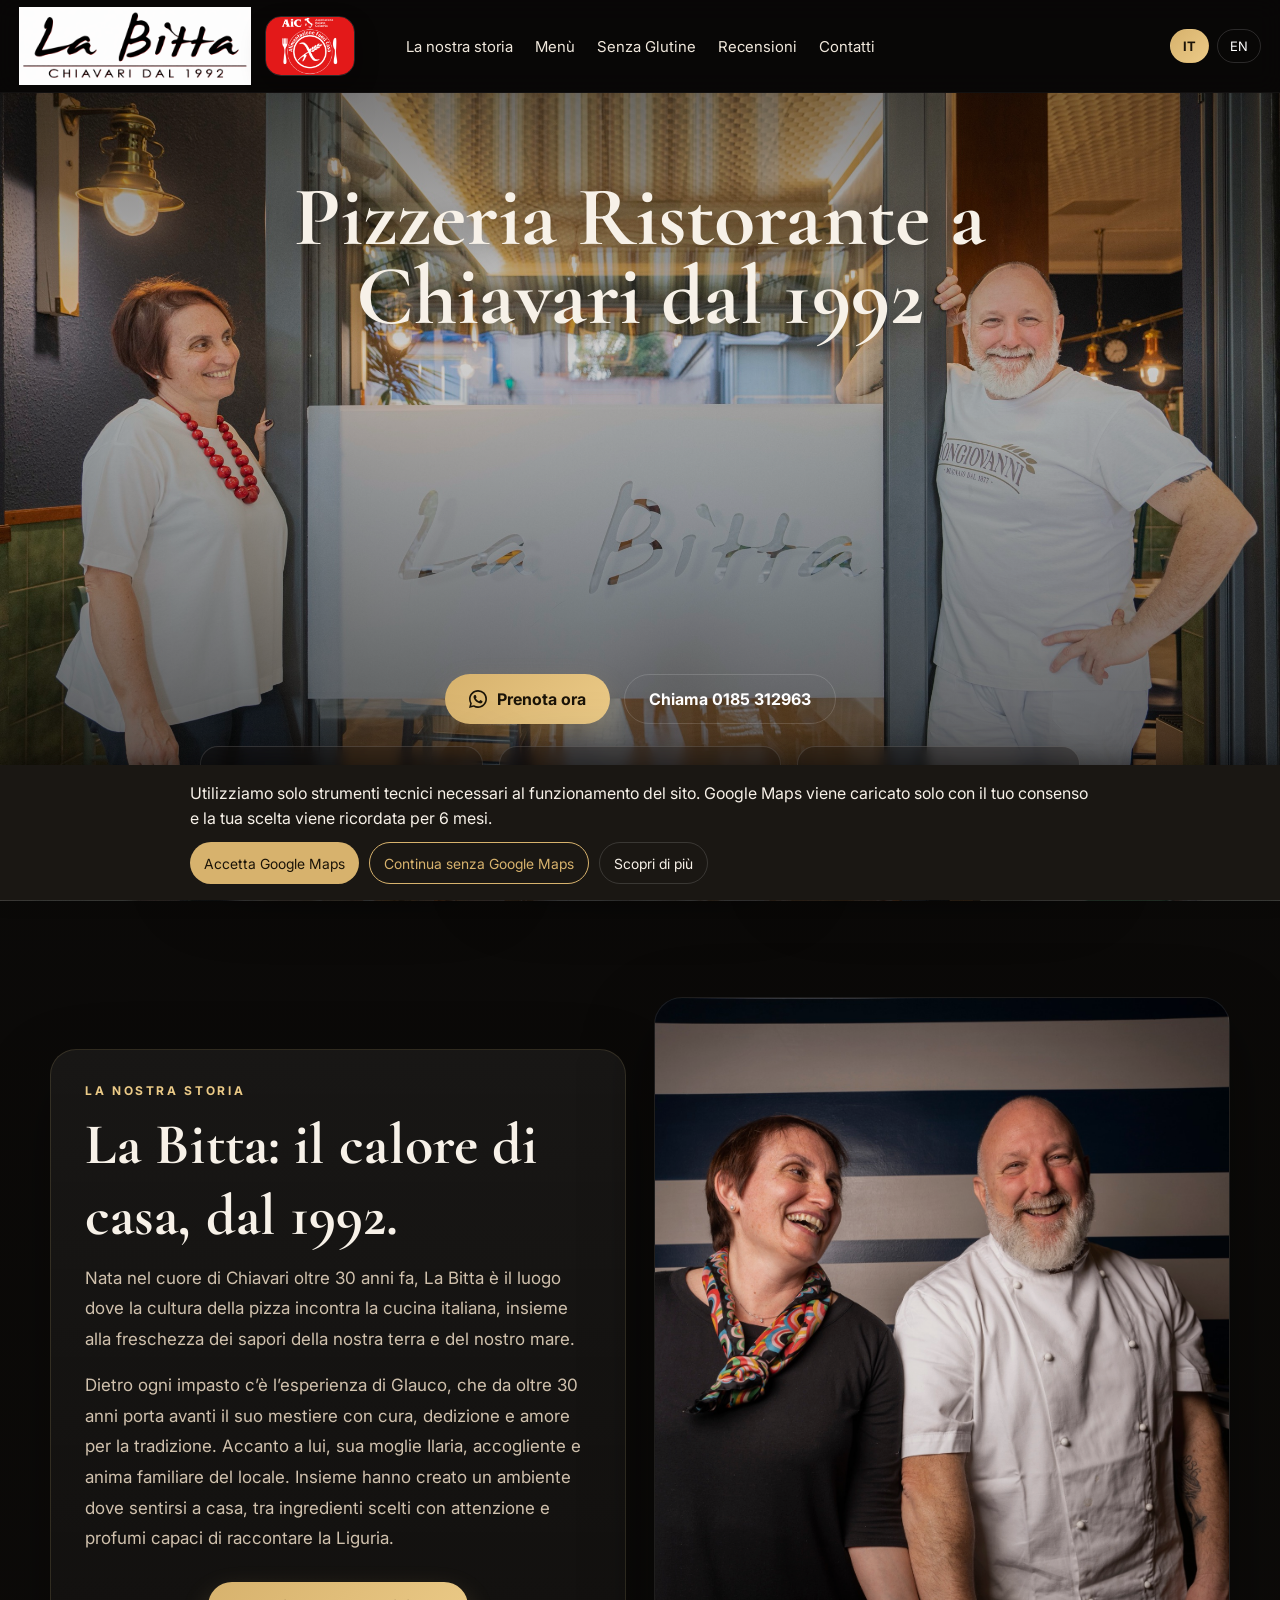
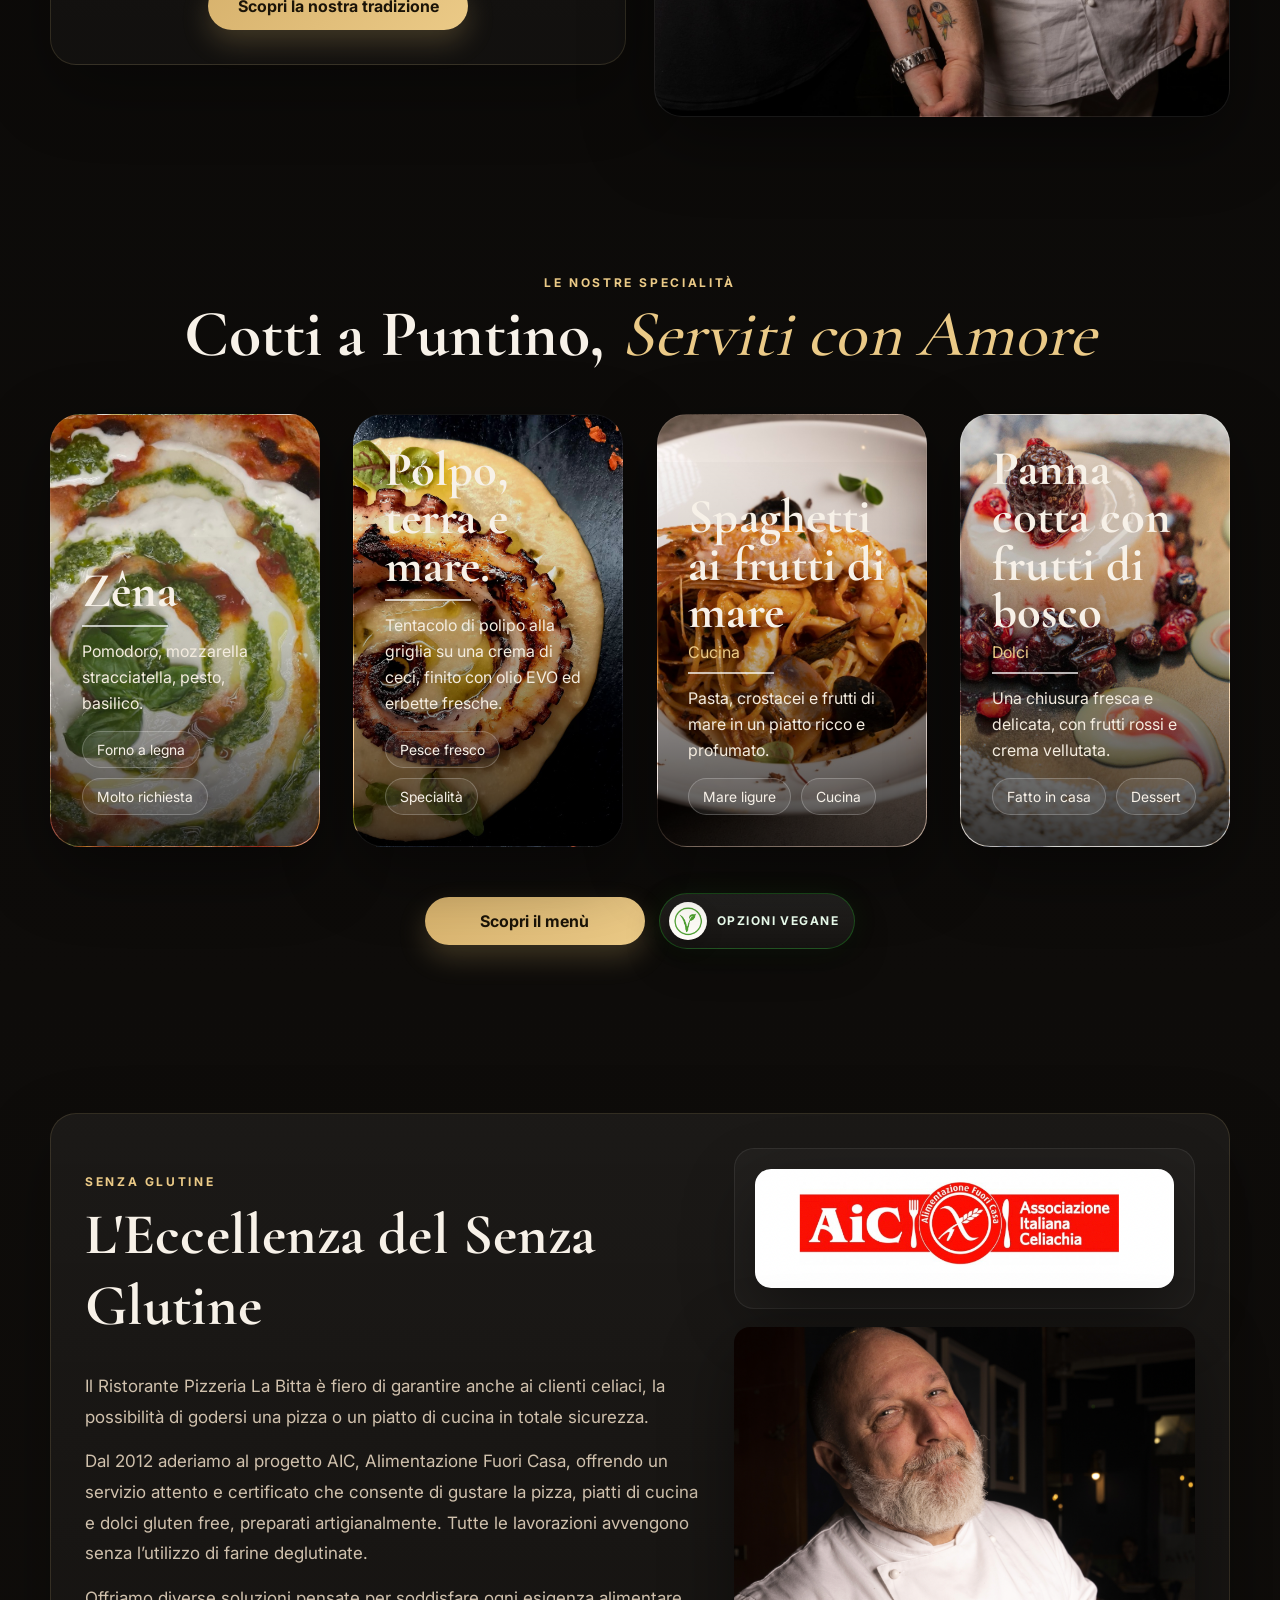
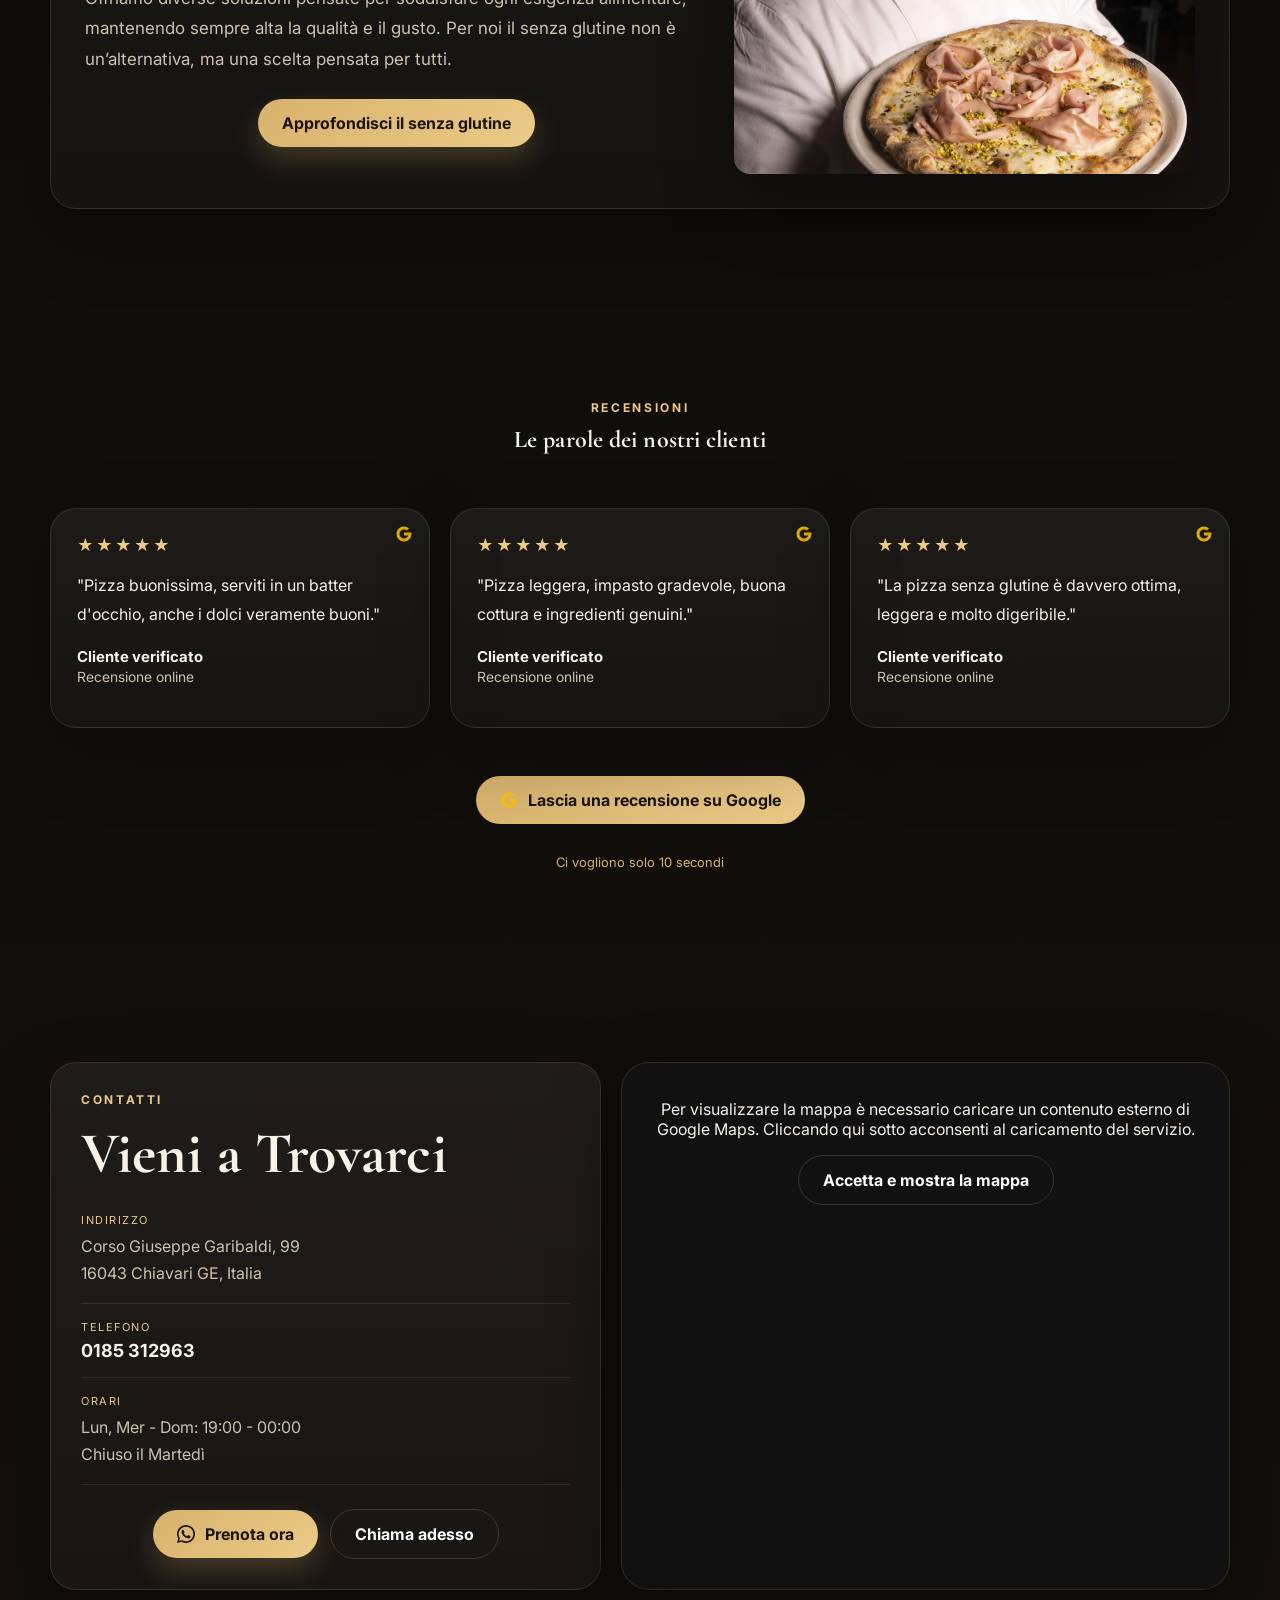
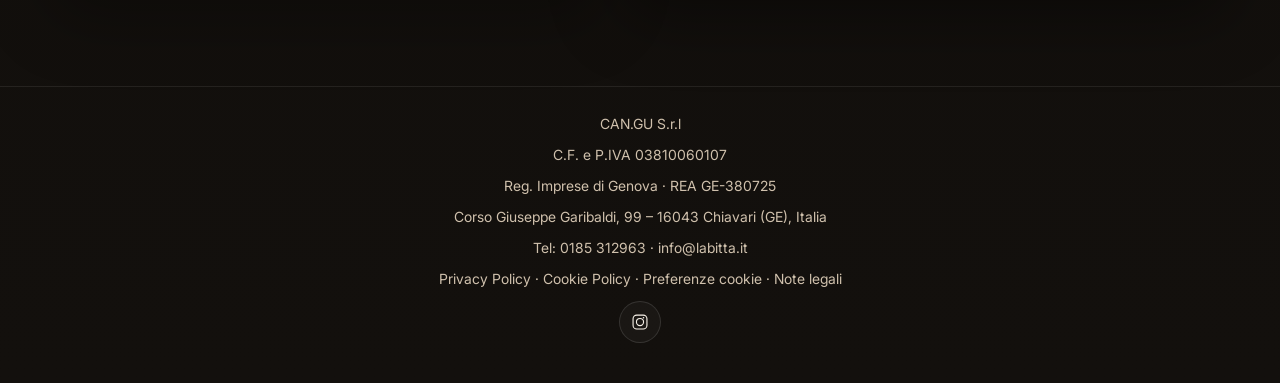
==== index.html @ 64ba907c "Add files via upload" ====
<!DOCTYPE html>
<html lang="it" class="notranslate" translate="no">
<head>
  <meta charset="UTF-8" />
  <meta name="viewport" content="width=device-width, initial-scale=1.0" />
  <meta name="google" content="notranslate" />
  <title>Pizzeria Ristorante a Chiavari dal 1992 | La Bitta</title>
  <meta name="description" content="Pizzeria e ristorante a Chiavari dal 1992: pizza in forno a legna, cucina di mare, opzioni senza glutine certificate AIC e prenotazioni via WhatsApp." />
  <meta name="robots" content="index,follow,max-image-preview:large" />
  <meta name="theme-color" content="#0f0d0b" />
  <link rel="canonical" href="https://labitta.it/" />
  <link rel="preconnect" href="https://images.unsplash.com" crossorigin />
  <meta property="og:locale" content="it_IT" />
  <meta property="og:type" content="website" />
  <meta property="og:site_name" content="La Bitta Chiavari" />
  <meta property="og:title" content="Pizzeria Ristorante a Chiavari dal 1992 | La Bitta" />
  <meta property="og:description" content="Pizza in forno a legna, cucina di mare e opzioni senza glutine certificate AIC nel cuore di Chiavari." />
  <meta property="og:url" content="https://labitta.it/" />
  <meta property="og:image" content="https://labitta.it/menu-zena-focus.jpg" />
  <meta property="og:image:alt" content="La Bitta Chiavari" />
  <meta name="twitter:card" content="summary_large_image" />
  <meta name="twitter:title" content="Pizzeria Ristorante a Chiavari dal 1992 | La Bitta" />
  <meta name="twitter:description" content="Pizza in forno a legna, cucina di mare e opzioni senza glutine certificate AIC nel cuore di Chiavari." />
  <meta name="twitter:image" content="https://labitta.it/menu-zena-focus.jpg" />
  <script type="application/ld+json">
{
  "@context": "https://schema.org",
  "@type": "Restaurant",
  "@id": "https://labitta.it/#restaurant",
  "name": "La Bitta",
  "url": "https://labitta.it/",
  "image": [
    "https://labitta.it/menu-zena-focus.jpg",
    "https://labitta.it/menu-polpo.jpg",
    "https://labitta.it/logo-cover.png"
  ],
  "logo": "https://labitta.it/logo-cover.png",
  "description": "Pizzeria e ristorante a Chiavari dal 1992 con pizza in forno a legna, cucina di mare e opzioni senza glutine certificate AIC.",
  "telephone": "+39 0185 312963",
  "email": "info@labitta.it",
  "priceRange": "EUR 10-18",
  "servesCuisine": ["Pizza", "Italian", "Ligurian", "Seafood", "Gluten Free"],
  "acceptsReservations": "True",
  "hasMenu": "https://labitta.it/menu.html",
  "address": {
    "@type": "PostalAddress",
    "streetAddress": "Corso Giuseppe Garibaldi, 99",
    "addressLocality": "Chiavari",
    "addressRegion": "GE",
    "postalCode": "16043",
    "addressCountry": "IT"
  },
  "geo": {
    "@type": "GeoCoordinates",
    "latitude": 44.3135825,
    "longitude": 9.3253052
  },
  "openingHoursSpecification": [
    {"@type": "OpeningHoursSpecification", "dayOfWeek": "Monday", "opens": "19:00", "closes": "00:00"},
    {"@type": "OpeningHoursSpecification", "dayOfWeek": "Wednesday", "opens": "19:00", "closes": "00:00"},
    {"@type": "OpeningHoursSpecification", "dayOfWeek": "Thursday", "opens": "19:00", "closes": "00:00"},
    {"@type": "OpeningHoursSpecification", "dayOfWeek": "Friday", "opens": "19:00", "closes": "00:00"},
    {"@type": "OpeningHoursSpecification", "dayOfWeek": "Saturday", "opens": "19:00", "closes": "00:00"},
    {"@type": "OpeningHoursSpecification", "dayOfWeek": "Sunday", "opens": "19:00", "closes": "00:00"}
  ],
  "sameAs": [
    "https://www.instagram.com/labittachiavari/"
  ]
}
</script>

  <link rel="stylesheet" href="site.css?v=20260508-menu4b" />
</head>
<body>
<div class="topbar">
  <div class="container nav">
    <a href="index.html" class="brand" aria-label="La Bitta">
      <img class="brand-main" src="logo-cover.png" alt="Logo La Bitta Chiavari dal 1992" width="1200" height="401">
      <img class="brand-badge" src="aic-badge.jpg" alt="Badge Associazione Italiana Celiachia">
    </a>

    <div class="nav-links">
      <a href="storia.html" data-key="nav_story">La nostra storia</a>
      <a href="menu.html" data-key="nav_menu">Menù</a>
      <a href="senza-glutine.html" data-key="nav_gluten">Senza Glutine</a>
      <a href="recensioni.html" data-key="nav_reviews">Recensioni</a>
      <a href="contatti.html" data-key="nav_contacts">Contatti</a>
    </div>

    <div class="nav-right">
      <div class="lang-switcher notranslate" translate="no">
        <button class="lang-btn active notranslate" id="btn-it" onclick="setLanguage('it')" translate="no" lang="it">IT</button>
        <button class="lang-btn notranslate" id="btn-en" onclick="setLanguage('en')" translate="no" lang="en">EN</button>
      </div>
    </div>

    <button class="mobile-menu-toggle" type="button" onclick="toggleMobileMenu()" aria-label="Apri menù">
      <svg xmlns="http://www.w3.org/2000/svg" width="22" height="22" fill="currentColor" viewBox="0 0 24 24"><path d="M4 6h16v2H4zm0 5h16v2H4zm0 5h16v2H4z"/></svg>
    </button>
  </div>
</div>

<div class="mobile-menu-panel" id="mobileMenuPanel">
  <a href="storia.html" onclick="closeMobileMenu()" data-key="nav_story">La nostra storia</a>
  <a href="menu.html" onclick="closeMobileMenu()" data-key="nav_menu">Menù</a>
  <a href="senza-glutine.html" onclick="closeMobileMenu()" data-key="nav_gluten">Senza Glutine</a>
  <a href="recensioni.html" onclick="closeMobileMenu()" data-key="nav_reviews">Recensioni</a>
  <a href="contatti.html" onclick="closeMobileMenu()" data-key="nav_contacts">Contatti</a>
</div>
<section class="hero" id="top">
  <div class="container hero-grid">
    <div class="hero-text">
      <img class="hero-photo-mobile" src="hero-bitta-mobile-portrait.png" alt="Glauco e Ilaria davanti al ristorante La Bitta" width="941" height="1672" loading="eager" decoding="async">
      <h1 data-key="hero_title">Pizzeria Ristorante a Chiavari dal 1992</h1>
      <p data-key="hero_text">Pizza in forno a legna, cucina di mare, opzioni senza glutine certificate AIC e l'accoglienza di casa nel cuore di Chiavari.</p>

      <div class="hero-actions">
        <button class="cta" onclick="openModal()">
          <svg class="btn-wa-icon" xmlns="http://www.w3.org/2000/svg" viewBox="0 0 24 24" fill="currentColor" aria-hidden="true"><path d="M20.52 3.48A11.8 11.8 0 0012.01 0C5.38 0 .01 5.37 0 12c0 2.11.55 4.17 1.6 6L0 24l6.18-1.6A11.94 11.94 0 0012.01 24C18.64 24 24 18.63 24 12c0-3.2-1.25-6.2-3.48-8.52zM12.01 21.8c-1.8 0-3.57-.48-5.12-1.39l-.37-.22-3.67.95.98-3.58-.24-.37A9.77 9.77 0 012.2 12c0-5.4 4.4-9.8 9.8-9.8 2.62 0 5.08 1.02 6.93 2.87A9.72 9.72 0 0121.8 12c0 5.4-4.4 9.8-9.79 9.8zm5.39-7.34c-.29-.15-1.72-.85-1.99-.94-.27-.1-.47-.15-.67.15-.2.29-.77.94-.95 1.14-.17.2-.35.22-.64.07-.29-.15-1.24-.46-2.36-1.46-.87-.77-1.46-1.72-1.63-2.01-.17-.29-.02-.44.13-.59.13-.13.29-.35.44-.52.15-.17.2-.29.3-.49.1-.2.05-.37-.02-.52-.07-.15-.67-1.6-.92-2.2-.24-.58-.49-.5-.67-.51h-.57c-.2 0-.52.07-.79.37-.27.29-1.04 1.02-1.04 2.49 0 1.47 1.07 2.9 1.22 3.1.15.2 2.11 3.22 5.11 4.52.71.31 1.27.5 1.7.64.71.22 1.35.19 1.86.12.57-.08 1.72-.7 1.96-1.38.24-.68.24-1.26.17-1.38-.07-.12-.26-.2-.55-.35z"/></svg>
          <span data-key="book_now">Prenota ora</span>
        </button>

        <a class="btn-secondary" href="tel:0185312963">
          <span data-key="call_now">Chiama 0185 312963</span>
        </a>
      </div>

      <div class="proofs">
        <div class="proof"><strong data-key="proof_rating_value">30+ anni</strong><span data-key="proof_rating_text">Una storia di forno a legna, famiglia e tradizione che continua ogni sera.</span></div>
        <div class="proof"><strong data-key="proof_wood_value">Forno a legna</strong><span data-key="proof_wood_text">Cottura autentica, profumo intenso e pizza memorabile.</span></div>
        <div class="proof"><strong data-key="proof_gf_value">Senza glutine</strong><span data-key="proof_gf_text">Una proposta certificata che allarga il pubblico senza rinunce.</span></div>
      </div>
    </div>

  </div>
</section>

<section class="section">
  <div class="container story">
    <div class="story-panel">
      <div class="section-title">
        <span class="kicker" data-key="story_kicker">La nostra storia</span>
        <h2 data-key="story_title">La Bitta: il calore di casa, dal 1992.</h2>
        <p data-key="story_p1">Nata nel cuore di Chiavari oltre 30 anni fa, La Bitta è il luogo dove la cultura della pizza incontra la cucina italiana, insieme alla freschezza dei sapori della nostra terra e del nostro mare.</p>
        <p style="margin-top:16px;color:var(--muted);line-height:1.8;font-size:17px" data-key="story_p2">Dietro ogni impasto c’è l’esperienza di Glauco, che da oltre 30 anni porta avanti il suo mestiere con cura, dedizione e amore per la tradizione. Accanto a lui, sua moglie Ilaria, accogliente e anima familiare del locale. Insieme hanno creato un ambiente dove sentirsi a casa, tra ingredienti scelti con attenzione e profumi capaci di raccontare la Liguria.</p>
      </div>

      <div class="section-actions story-home-action">
        <a class="cta" href="storia.html" data-key="home_story_cta">Scopri la nostra tradizione</a>
      </div>
    </div>

    <div class="story-image" aria-label="Glauco e Ilaria della Bitta"></div>
  </div>
</section>
<section class="section" id="menu-home">
  <div class="container menu-page-shell">
    <div class="section-title menu-heading-wrap" style="text-align:center;max-width:980px;margin:0 auto 18px;">
      <span class="kicker" style="font-size:14px;letter-spacing:3px;" data-key="menu_kicker">Le nostre specialità</span>
      <h2 style="font-size:clamp(42px,5.5vw,74px);margin-bottom:14px;">
        <span data-key="menu_title_a">Cotti a Puntino,</span>
        <span style="color:var(--gold2);font-style:italic;font-weight:500;" data-key="menu_title_b">Serviti con Amore</span>
      </h2>
    </div>
    <div class="menu-showcase" id="menuShowcase">
  <article class="showcase-card menu-card-zena active" data-slide="0" style="background-image:url('menu-zena-focus.jpg')">
    <div class="showcase-overlay">
      <div class="showcase-top">
        <h3 class="showcase-title" data-key="menu_card1_title">Zêna</h3>
      </div>
      <div class="showcase-line"></div>
      <p class="showcase-text" data-key="menu_card1_text">Pomodoro, mozzarella stracciatella, pesto, basilico.</p>
      <div class="showcase-tags">
        <span data-key="menu_card1_tag1">Forno a legna</span>
        <span data-key="menu_card1_tag2">Molto richiesta</span>
      </div>
    </div>
  </article>

  <article class="showcase-card menu-card-seafood" data-slide="1" style="background-image:url('menu-polpo.jpg')">
    <div class="showcase-overlay">
      <div class="showcase-top">
        <h3 class="showcase-title" data-key="menu_card2_title">Polpo, terra e mare.</h3>
      </div>
      <div class="showcase-line"></div>
      <p class="showcase-text" data-key="menu_card2_text">Tentacolo di polipo alla griglia su una crema di ceci, finito con olio EVO ed erbette fresche.</p>
      <div class="showcase-tags">
        <span data-key="menu_card2_tag1">Pesce fresco</span>
        <span data-key="menu_card2_tag2">Specialità</span>
      </div>
    </div>
  </article>

  <article class="showcase-card menu-card-pasta" data-slide="2" style="background-image:url('menu-spaghetti-mare.jpg')">
    <div class="showcase-overlay">
      <div class="showcase-top">
        <h3 class="showcase-title" data-key="menu_card3_title">Spaghetti ai frutti di mare</h3>
        <div class="showcase-price" data-key="menu_card3_label">Cucina</div>
      </div>
      <div class="showcase-line"></div>
      <p class="showcase-text" data-key="menu_card3_text">Pasta, crostacei e frutti di mare in un piatto ricco e profumato.</p>
      <div class="showcase-tags">
        <span data-key="menu_card3_tag1">Mare ligure</span>
        <span data-key="menu_card3_tag2">Cucina</span>
      </div>
    </div>
  </article>

  <article class="showcase-card menu-card-dessert" data-slide="3" style="background-image:url('menu-dessert-frutti-rossi.jpg')">
    <div class="showcase-overlay">
      <div class="showcase-top">
        <h3 class="showcase-title" data-key="menu_card4_title">Panna cotta con frutti di bosco</h3>
        <div class="showcase-price" data-key="menu_card4_label">Dolci</div>
      </div>
      <div class="showcase-line"></div>
      <p class="showcase-text" data-key="menu_card4_text">Una chiusura fresca e delicata, con frutti rossi e crema vellutata.</p>
      <div class="showcase-tags">
        <span data-key="menu_card4_tag1">Fatto in casa</span>
        <span data-key="menu_card4_tag2">Dessert</span>
      </div>
    </div>
  </article>
  <div class="menu-slider-controls">
    <button class="menu-slider-btn" type="button" onclick="prevMenuSlide()" aria-label="Precedente">‹</button>
    <button class="menu-slider-btn" type="button" onclick="nextMenuSlide()" aria-label="Successivo">›</button>
  </div>
</div>
    <div class="section-actions menu-home-cta" style="justify-content:center;">
      <a class="cta" href="menu-bitta-gennaio-2025.pdf" target="_blank" rel="noopener noreferrer" data-key="home_menu_cta">Scopri il menù</a>
      <div class="vegan-menu-badge">
        <img src="vegan-badge.png" alt="" loading="lazy" decoding="async">
        <span data-key="vegan_badge">Opzioni vegane</span>
      </div>
    </div>
  </div>
</section>

<section class="section">
  <div class="container">
    <div class="gluten-box">
      <div class="gluten-content">
        <div class="section-title gluten-title">
          <span class="kicker" data-key="gf_kicker">Senza Glutine</span>
          <h2 data-key="gf_title">L'Eccellenza del Senza Glutine</h2>
        </div>

        <div class="gluten-copy">
          <p data-key="gf_p1">Il Ristorante Pizzeria La Bitta è fiero di garantire anche ai clienti celiaci, la possibilità di godersi una pizza o un piatto di cucina in totale sicurezza.</p>
          <p data-key="gf_p2">Dal 2012 aderiamo al progetto AIC, Alimentazione Fuori Casa, offrendo un servizio attento e certificato che consente di gustare la pizza, piatti di cucina e dolci gluten free, preparati artigianalmente. Tutte le lavorazioni avvengono senza l’utilizzo di farine deglutinate.</p>
          <p data-key="gf_p3">Offriamo diverse soluzioni pensate per soddisfare ogni esigenza alimentare, mantenendo sempre alta la qualità e il gusto. Per noi il senza glutine non è un’alternativa, ma una scelta pensata per tutti.</p>
        </div>
        <div class="section-actions gluten-home-action">
          <a class="cta" href="senza-glutine.html" data-key="home_gluten_cta">Approfondisci il senza glutine</a>
        </div>
      </div>

      <div class="gluten-media">
        <div class="gluten-cert">
          <img src="IMG_0227.png" alt="Certificazione AIC" loading="lazy" decoding="async">
        </div>
        <img src="chef-gluten.jpg" alt="Chef pizza senza glutine" class="gluten-chef" loading="lazy" decoding="async">
      </div>
    </div>
  </div>
</section>
<section class="section">
  <div class="container reviews-shell">
    <div class="centered-title">
      <span class="kicker" data-key="rev_kicker">Recensioni</span>
      <h2 data-key="rev_title">Le parole dei nostri clienti</h2>
    </div>

    <div class="review-grid">
      <article class="review">
        <div class="review-g">
          <svg xmlns="http://www.w3.org/2000/svg" width="18" height="18" viewBox="0 0 48 48"><path fill="#FFC107" d="M43.6 20.5H42V20H24v8h11.3C33.6 32.7 29.2 36 24 36c-6.6 0-12-5.4-12-12s5.4-12 12-12c3 0 5.7 1.1 7.8 2.9l5.7-5.7C34.1 6.5 29.3 4 24 4 12.9 4 4 12.9 4 24s8.9 20 20 20 20-8.9 20-20c0-1.3-.1-2.3-.4-3.5z"/></svg>
        </div>
        <div class="stars">★★★★★</div>
        <p data-key="rev_1">"Pizza buonissima, serviti in un batter d'occhio, anche i dolci veramente buoni."</p>
        <strong data-key="rev_author">Cliente verificato</strong>
        <span data-key="rev_source">Recensione online</span>
      </article>

      <article class="review">
        <div class="review-g">
          <svg xmlns="http://www.w3.org/2000/svg" width="18" height="18" viewBox="0 0 48 48"><path fill="#FFC107" d="M43.6 20.5H42V20H24v8h11.3C33.6 32.7 29.2 36 24 36c-6.6 0-12-5.4-12-12s5.4-12 12-12c3 0 5.7 1.1 7.8 2.9l5.7-5.7C34.1 6.5 29.3 4 24 4 12.9 4 4 12.9 4 24s8.9 20 20 20 20-8.9 20-20c0-1.3-.1-2.3-.4-3.5z"/></svg>
        </div>
        <div class="stars">★★★★★</div>
        <p data-key="rev_2">"Pizza leggera, impasto gradevole, buona cottura e ingredienti genuini."</p>
        <strong data-key="rev_author">Cliente verificato</strong>
        <span data-key="rev_source">Recensione online</span>
      </article>

      <article class="review">
        <div class="review-g">
          <svg xmlns="http://www.w3.org/2000/svg" width="18" height="18" viewBox="0 0 48 48"><path fill="#FFC107" d="M43.6 20.5H42V20H24v8h11.3C33.6 32.7 29.2 36 24 36c-6.6 0-12-5.4-12-12s5.4-12 12-12c3 0 5.7 1.1 7.8 2.9l5.7-5.7C34.1 6.5 29.3 4 24 4 12.9 4 4 12.9 4 24s8.9 20 20 20 20-8.9 20-20c0-1.3-.1-2.3-.4-3.5z"/></svg>
        </div>
        <div class="stars">★★★★★</div>
        <p data-key="rev_3">"La pizza senza glutine è davvero ottima, leggera e molto digeribile."</p>
        <strong data-key="rev_author">Cliente verificato</strong>
        <span data-key="rev_source">Recensione online</span>
      </article>
    </div>

    <div class="review-page-actions">
      <a class="google-btn" href="https://www.google.com/maps/place/La+Bitta+Chiavari+dal+1992+Pizzeria+Ristorante/@44.3135825,9.3253052,17z/data=!4m8!3m7!1s0x12d4987db6169fcd:0x46919de3b18f9c0b!8m2!3d44.3135825!4d9.3253052!9m1!1b1!16s%2Fg%2F1x5cwml_?entry=ttu&amp;g_ep=EgoyMDI2MDQyOS4wIKXMDSoASAFQAw%3D%3D" target="_blank" rel="noopener noreferrer external">
        <svg xmlns="http://www.w3.org/2000/svg" width="18" height="18" viewBox="0 0 48 48"><path fill="#FFC107" d="M43.6 20.5H42V20H24v8h11.3C33.6 32.7 29.2 36 24 36c-6.6 0-12-5.4-12-12s5.4-12 12-12c3 0 5.7 1.1 7.8 2.9l5.7-5.7C34.1 6.5 29.3 4 24 4 12.9 4 4 12.9 4 24s8.9 20 20 20 20-8.9 20-20c0-1.3-.1-2.3-.4-3.5z"/></svg>
        <span data-key="google_btn">Lascia una recensione su Google</span>
      </a>
    </div>

    <div class="review-boost" data-key="review_boost">Ci vogliono solo 10 secondi</div>
  </div>
</section>

<section class="section" id="contatti-home">
  <div class="container contact-shell">
    <div class="contact-grid">
  <div class="contact-card">
    <div class="section-title" style="margin-bottom:0;">
      <span class="kicker" data-key="contact_kicker">Contatti</span>
      <h2 data-key="contact_title">Vieni a Trovarci</h2>
    </div>

    <div class="contact-list">
      <div class="contact-item">
        <small data-key="contact_address_label">Indirizzo</small>
        <p data-key="contact_address">Corso Giuseppe Garibaldi, 99<br>16043 Chiavari GE, Italia</p>
      </div>

      <div class="contact-item">
        <small data-key="contact_phone_label">Telefono</small>
        <a href="tel:0185312963"><strong>0185 312963</strong></a>
      </div>

      <div class="contact-item">
        <small data-key="contact_hours_label">Orari</small>
        <p data-key="contact_hours">Lun, Mer - Dom: 19:00 - 00:00<br>Chiuso il Martedì</p>
      </div>
    </div>

    <div class="contact-quick-actions">
      <button class="cta" onclick="openModal()">
        <svg class="btn-wa-icon" xmlns="http://www.w3.org/2000/svg" viewBox="0 0 24 24" fill="currentColor" aria-hidden="true">
          <path d="M20.52 3.48A11.8 11.8 0 0012.01 0C5.38 0 .01 5.37 0 12c0 2.11.55 4.17 1.6 6L0 24l6.18-1.6A11.94 11.94 0 0012.01 24C18.64 24 24 18.63 24 12c0-3.2-1.25-6.2-3.48-8.52zM12.01 21.8c-1.8 0-3.57-.48-5.12-1.39l-.37-.22-3.67.95.98-3.58-.24-.37A9.77 9.77 0 012.2 12c0-5.4 4.4-9.8 9.8-9.8 2.62 0 5.08 1.02 6.93 2.87A9.72 9.72 0 0121.8 12c0 5.4-4.4 9.8-9.79 9.8zm5.39-7.34c-.29-.15-1.72-.85-1.99-.94-.27-.1-.47-.15-.67.15-.2.29-.77.94-.95 1.14-.17.2-.35.22-.64.07-.29-.15-1.24-.46-2.36-1.46-.87-.77-1.46-1.72-1.63-2.01-.17-.29-.02-.44.13-.59.13-.13.29-.35.44-.52.15-.17.2-.29.3-.49.1-.2.05-.37-.02-.52-.07-.15-.67-1.6-.92-2.2-.24-.58-.49-.5-.67-.51h-.57c-.2 0-.52.07-.79.37-.27.29-1.04 1.02-1.04 2.49 0 1.47 1.07 2.9 1.22 3.1.15.2 2.11 3.22 5.11 4.52.71.31 1.27.5 1.7.64.71.22 1.35.19 1.86.12.57-.08 1.72-.7 1.96-1.38.24-.68.24-1.26.17-1.38-.07-.12-.26-.2-.55-.35z"/>
        </svg>
        <span data-key="book_now">Prenota ora</span>
      </button>

      <a class="btn-secondary" href="tel:0185312963">
        <span data-key="call_now_short">Chiama adesso</span>
      </a>
    </div>
  </div>

  <div class="map-wrap">
    <div id="map-placeholder" style="text-align:center; padding:20px;">
      <p data-key="map_notice">Per visualizzare la mappa è necessario caricare un contenuto esterno di Google Maps. Cliccando qui sotto acconsenti al caricamento del servizio.</p>
      <button type="button" onclick="loadMap()" class="btn-secondary" data-key="map_button">Accetta e mostra la mappa</button>
    </div>
    <div id="map-container" style="display:none;"></div>
  </div>
</div>
  </div>
</section>
<footer>
  <div class="container footer-row legal-footer">
    <div>CAN.GU S.r.l</div>
    <div>C.F. e P.IVA 03810060107</div>
    <div>Reg. Imprese di Genova · REA GE-380725</div>
    <div>Corso Giuseppe Garibaldi, 99 – 16043 Chiavari (GE), Italia</div>
    <div>
      Tel: <a href="tel:0185312963">0185 312963</a> ·
      <a href="mailto:info@labitta.it">info@labitta.it</a>
    </div>
    <div>
      <a href="privacy.html">Privacy Policy</a> ·
      <a href="cookie.html">Cookie Policy</a> ·
      <button type="button" class="footer-inline-btn" onclick="openCookiePreferences()">Preferenze cookie</button> ·
      <a href="note-legali.html">Note legali</a>
    </div>
    <div>
      <a class="footer-social-link" href="#instagram" onclick="openInstagramProfile(event)" aria-label="Instagram La Bitta">
        <svg xmlns="http://www.w3.org/2000/svg" viewBox="0 0 24 24" fill="currentColor" aria-hidden="true">
          <path d="M7.75 2h8.5A5.75 5.75 0 0 1 22 7.75v8.5A5.75 5.75 0 0 1 16.25 22h-8.5A5.75 5.75 0 0 1 2 16.25v-8.5A5.75 5.75 0 0 1 7.75 2Zm0 1.5A4.25 4.25 0 0 0 3.5 7.75v8.5a4.25 4.25 0 0 0 4.25 4.25h8.5a4.25 4.25 0 0 0 4.25-4.25v-8.5a4.25 4.25 0 0 0-4.25-4.25h-8.5Zm8.95 1.75a1.05 1.05 0 1 1 0 2.1 1.05 1.05 0 0 1 0-2.1ZM12 6.5A5.5 5.5 0 1 1 6.5 12 5.51 5.51 0 0 1 12 6.5Zm0 1.5A4 4 0 1 0 16 12a4 4 0 0 0-4-4Z"/>
        </svg>
      </a>
    </div>
  </div>
</footer>

<div class="modal" id="bookingModal">
  <div class="modal-box">
    <button class="modal-close" type="button" onclick="closeModal()">×</button>
    <h3 data-key="modal_title">Prenota il tuo tavolo</h3>
    <p data-key="modal_text">Compila il form e verrai reindirizzato su WhatsApp con il messaggio già pronto da inviare.</p>

    <form class="form booking-form" onsubmit="submitBooking(event)">
      <div class="grid-2">
        <input type="text" name="name" data-ph-it="Nome e cognome" data-ph-en="Full name" placeholder="Nome e cognome" required>
        <input type="tel" name="phone" data-ph-it="Telefono" data-ph-en="Phone" placeholder="Telefono" required>
      </div>

      <div class="grid-2">
        <input type="date" name="date" required>
        <input type="time" name="time" required>
      </div>

      <div class="grid-2">
        <input type="number" name="guests" data-ph-it="Numero di persone" data-ph-en="Number of guests" placeholder="Numero di persone" min="1" max="20" required>
        <select name="preference">
          <option value="" data-opt-it="Preferenza tavolo" data-opt-en="Table preference">Preferenza tavolo</option>
          <option value="Sala interna" data-opt-it="Sala interna" data-opt-en="Indoor">Sala interna</option>
          <option value="Vicino finestra" data-opt-it="Vicino finestra" data-opt-en="Near window">Vicino finestra</option>
          <option value="Indifferente" data-opt-it="Indifferente" data-opt-en="No preference">Indifferente</option>
        </select>
      </div>

      <textarea rows="4" name="notes" data-ph-it="Richieste particolari (tavolo, seggiolone, orario...)" data-ph-en="Special requests (table, stroller, timing...)" placeholder="Richieste particolari (tavolo, seggiolone, orario...)"></textarea>
      <div class="hint" data-key="form_hint">Per esigenze alimentari specifiche ti invitiamo a contattarci telefonicamente.</div>
      <label class="privacy-check">
        <input type="checkbox" name="privacy_ack" required>
        <span data-key="privacy_notice">Dichiaro di aver letto l'informativa privacy e di aver compreso che la richiesta verrà inviata tramite WhatsApp solo su mia azione volontaria. <a href="privacy.html" target="_blank" rel="noopener noreferrer">Privacy Policy</a></span>
      </label>

      <button class="cta" style="width:100%;margin-top:4px" type="submit">
        <svg class="btn-wa-icon" xmlns="http://www.w3.org/2000/svg" viewBox="0 0 24 24" fill="currentColor" aria-hidden="true">
          <path d="M20.52 3.48A11.8 11.8 0 0012.01 0C5.38 0 .01 5.37 0 12c0 2.11.55 4.17 1.6 6L0 24l6.18-1.6A11.94 11.94 0 0012.01 24C18.64 24 24 18.63 24 12c0-3.2-1.25-6.2-3.48-8.52zM12.01 21.8c-1.8 0-3.57-.48-5.12-1.39l-.37-.22-3.67.95.98-3.58-.24-.37A9.77 9.77 0 012.2 12c0-5.4 4.4-9.8 9.8-9.8 2.62 0 5.08 1.02 6.93 2.87A9.72 9.72 0 0121.8 12c0 5.4-4.4 9.8-9.79 9.8zm5.39-7.34c-.29-.15-1.72-.85-1.99-.94-.27-.1-.47-.15-.67.15-.2.29-.77.94-.95 1.14-.17.2-.35.22-.64.07-.29-.15-1.24-.46-2.36-1.46-.87-.77-1.46-1.72-1.63-2.01-.17-.29-.02-.44.13-.59.13-.13.29-.35.44-.52.15-.17.2-.29.3-.49.1-.2.05-.37-.02-.52-.07-.15-.67-1.6-.92-2.2-.24-.58-.49-.5-.67-.51h-.57c-.2 0-.52.07-.79.37-.27.29-1.04 1.02-1.04 2.49 0 1.47 1.07 2.9 1.22 3.1.15.2 2.11 3.22 5.11 4.52.71.31 1.27.5 1.7.64.71.22 1.35.19 1.86.12.57-.08 1.72-.7 1.96-1.38.24-.68.24-1.26.17-1.38-.07-.12-.26-.2-.55-.35z"/>
        </svg>
        <span data-key="modal_send">Invia su WhatsApp</span>
      </button>
    </form>
  </div>
</div>

<div class="mobile-bookbar">
  <button class="cta" onclick="openModal()">
    <svg class="btn-wa-icon" xmlns="http://www.w3.org/2000/svg" viewBox="0 0 24 24" fill="currentColor" aria-hidden="true">
      <path d="M20.52 3.48A11.8 11.8 0 0012.01 0C5.38 0 .01 5.37 0 12c0 2.11.55 4.17 1.6 6L0 24l6.18-1.6A11.94 11.94 0 0012.01 24C18.64 24 24 18.63 24 12c0-3.2-1.25-6.2-3.48-8.52zM12.01 21.8c-1.8 0-3.57-.48-5.12-1.39l-.37-.22-3.67.95.98-3.58-.24-.37A9.77 9.77 0 012.2 12c0-5.4 4.4-9.8 9.8-9.8 2.62 0 5.08 1.02 6.93 2.87A9.72 9.72 0 0121.8 12c0 5.4-4.4 9.8-9.79 9.8zm5.39-7.34c-.29-.15-1.72-.85-1.99-.94-.27-.1-.47-.15-.67.15-.2.29-.77.94-.95 1.14-.17.2-.35.22-.64.07-.29-.15-1.24-.46-2.36-1.46-.87-.77-1.46-1.72-1.63-2.01-.17-.29-.02-.44.13-.59.13-.13.29-.35.44-.52.15-.17.2-.29.3-.49.1-.2.05-.37-.02-.52-.07-.15-.67-1.6-.92-2.2-.24-.58-.49-.5-.67-.51h-.57c-.2 0-.52.07-.79.37-.27.29-1.04 1.02-1.04 2.49 0 1.47 1.07 2.9 1.22 3.1.15.2 2.11 3.22 5.11 4.52.71.31 1.27.5 1.7.64.71.22 1.35.19 1.86.12.57-.08 1.72-.7 1.96-1.38.24-.68.24-1.26.17-1.38-.07-.12-.26-.2-.55-.35z"/>
    </svg>
    <span data-key="book_now">Prenota ora</span>
  </button>

  <a class="btn-secondary" href="tel:0185312963" aria-label="Chiama">
    <svg xmlns="http://www.w3.org/2000/svg" width="20" height="20" fill="currentColor" viewBox="0 0 24 24"><path d="M6.62 10.79a15.054 15.054 0 006.59 6.59l2.2-2.2a1 1 0 011.01-.24c1.12.37 2.33.56 3.58.56a1 1 0 011 1V20a1 1 0 01-1 1C10.07 21 3 13.93 3 5a1 1 0 011-1h3.5a1 1 0 011 1c0 1.25.19 2.46.56 3.58a1 1 0 01-.25 1.01l-2.19 2.2z"/></svg>
  </a>
</div>

<div id="cookie-banner" class="cookie-banner">
  <div class="cookie-content">
    <p>Utilizziamo solo strumenti tecnici necessari al funzionamento del sito. Google Maps viene caricato solo con il tuo consenso e la tua scelta viene ricordata per 6 mesi.</p>
    <div class="cookie-actions">
      <button type="button" class="cookie-btn-primary" id="accept-cookies">Accetta Google Maps</button>
      <button type="button" class="cookie-btn-secondary" id="reject-cookies">Continua senza Google Maps</button>
      <a class="cookie-link-btn" href="cookie.html" target="_blank" rel="noopener noreferrer">Scopri di più</a>
    </div>
  </div>
</div>
<script>
window.pageTranslations = {"it":{"nav_story":"La nostra storia","nav_menu":"Menù","nav_gluten":"Senza Glutine","nav_reviews":"Recensioni","nav_contacts":"Contatti","book_now":"Prenota ora","call_now":"Chiama 0185 312963","call_now_short":"Chiama adesso","booking_title":"Prenota il tuo tavolo","send_request":"Invia richiesta","booking_hint":"Questo form apre direttamente WhatsApp con il messaggio già pronto da inviare.","modal_title":"Prenota il tuo tavolo","modal_text":"Compila il form e verrai reindirizzato su WhatsApp con il messaggio già pronto da inviare.","modal_send":"Invia su WhatsApp","form_hint":"Per esigenze alimentari specifiche ti invitiamo a contattarci telefonicamente.","privacy_notice":"Dichiaro di aver letto l'informativa privacy e di aver compreso che la richiesta verrà inviata tramite WhatsApp solo su mia azione volontaria. <a href=\"privacy.html\" target=\"_blank\" rel=\"noopener noreferrer\">Privacy Policy</a>","map_notice":"Per visualizzare la mappa è necessario caricare un contenuto esterno di Google Maps. Cliccando qui sotto acconsenti al caricamento del servizio.","map_button":"Accetta e mostra la mappa","contact_kicker":"Contatti","contact_title":"Vieni a Trovarci","contact_address_label":"Indirizzo","contact_address":"Corso Giuseppe Garibaldi, 99<br>16043 Chiavari GE, Italia","contact_phone_label":"Telefono","contact_hours_label":"Orari","contact_hours":"Lun, Mer - Dom: 19:00 - 00:00<br>Chiuso il Martedì","google_btn":"Lascia una recensione su Google","review_boost":"Ci vogliono solo 10 secondi","hero_title":"Pizzeria Ristorante a Chiavari dal 1992","hero_text":"Pizza in forno a legna, cucina di mare, opzioni senza glutine certificate AIC e l'accoglienza di casa nel cuore di Chiavari.","proof_rating_value":"30+ anni","proof_rating_text":"Una storia di forno a legna, famiglia e tradizione che continua ogni sera.","proof_wood_value":"Forno a legna","proof_wood_text":"Cottura autentica, profumo intenso e pizza memorabile.","proof_gf_value":"Senza glutine","proof_gf_text":"Una proposta certificata che allarga il pubblico senza rinunce.","story_kicker":"La nostra storia","story_title":"La Bitta: il calore di casa, dal 1992.","story_p1":"Nata nel cuore di Chiavari oltre 30 anni fa, La Bitta è il luogo dove la tradizione della pizza cotta nel forno a legna incontra la freschezza dei sapori liguri e del nostro mare.","story_p2":"Dietro ogni impasto c'è l'esperienza di Glauco che da oltre 30 anni porta avanti il suo mestiere con cura, dedizione e amore per la tradizione. Accanto a lui, sua moglie Ilaria, accogliente e anima familiare del locale. Insieme hanno costruito un luogo dove sentirsi a casa, tra il profumo della pizza cotta nel forno a legna, ingredienti scelti con cura e sapori che raccontano la Liguria.","story_stat1_v":"30+","story_stat1_t":"Anni di Esperienza","story_stat2_v":"1M+","story_stat2_t":"Pizze Sfornate","home_story_cta":"Scopri la nostra tradizione","menu_kicker":"Le nostre specialità","menu_title_a":"Cotti a Puntino,","menu_title_b":"Serviti con Amore","menu_intro":"Una selezione di piatti che racconta il nostro forno a legna, il mare ligure e la cura che mettiamo in ogni servizio.","menu_card1_title":"Zêna","menu_card1_text":"Pomodoro, mozzarella stracciatella, pesto, basilico.","menu_card1_tag1":"Forno a legna","menu_card1_tag2":"Molto richiesta","menu_card2_title":"Polpo, terra e mare.","menu_card2_text":"Tentacolo di polipo alla griglia su una crema di ceci, finito con olio EVO ed erbette fresche.","menu_card2_tag1":"Pesce fresco","menu_card2_tag2":"Specialità","home_menu_cta":"Scopri il menù","gf_kicker":"Senza Glutine","gf_title":"L'Eccellenza del Senza Glutine","gf_p1":"Il Ristorante Pizzeria La Bitta è fiero di garantire a tutti i clienti, anche quelli con determinate intolleranze alimentari come la celiachia, la possibilità di poter godersi una pizza o un piatto di cucina con gli amici.","gf_p2":"Le pizze con farine senza glutine sono adeguatamente cotte nel forno apposito, regolarmente certificato. Gran parte del nostro menù è disponibile anche in versione gluten free, così da offrire un'esperienza completa e senza rinunce.","gf_p3":"Per gli intolleranti al lattosio abbiamo inoltre la possibilità di preparare pizze usando come ingrediente il formaggio vegano, Violife, un sostituto vegetale del formaggio, perfetto anche per chi segue un'alimentazione vegana. Offriamo inoltre diverse soluzioni dedicate sia a chi è intollerante al lattosio sia a chi segue una dieta vegana.","home_gluten_cta":"Approfondisci il senza glutine","rev_kicker":"Recensioni","rev_title":"Le parole dei nostri clienti","rev_1":"\"Pizza buonissima, serviti in un batter d'occhio, anche i dolci veramente buoni.\"","rev_2":"\"Pizza leggera, impasto gradevole, buona cottura e ingredienti genuini.\"","rev_3":"\"La pizza senza glutine è davvero ottima, leggera e molto digeribile.\"","rev_author":"Cliente verificato","rev_source":"Recensione online","home_reviews_cta":"Vedi la pagina recensioni","menu_board_kicker":"Menù completo","menu_board_title":"Sfoglia il pannello della stagione","menu_board_text":"Abbiamo inserito il menù completo in un formato elegante, semplice da aprire e perfetto da consultare anche dal telefono.","menu_board_pdf_cta":"Apri il PDF"},"en":{"nav_story":"Our Story","nav_menu":"Menu","nav_gluten":"Gluten Free","nav_reviews":"Reviews","nav_contacts":"Contacts","book_now":"Book now","call_now":"Call 0185 312963","call_now_short":"Call now","booking_title":"Book your table","send_request":"Send request","booking_hint":"This form opens WhatsApp with a pre-filled message ready to send.","modal_title":"Book your table","modal_text":"Fill in the form and you will be redirected to WhatsApp with a pre-filled message ready to send.","modal_send":"Send on WhatsApp","form_hint":"For specific dietary needs, please contact us by phone.","privacy_notice":"I confirm that I have read the privacy notice and that this request will be sent via WhatsApp only through my voluntary action. <a href=\"privacy.html\" target=\"_blank\" rel=\"noopener noreferrer\">Privacy Policy</a>","map_notice":"To view the map, an external Google Maps service must be loaded. By clicking below you consent to loading the service.","map_button":"Accept and show the map","contact_kicker":"Contacts","contact_title":"Come Visit Us","contact_address_label":"Address","contact_address":"Corso Giuseppe Garibaldi, 99<br>16043 Chiavari GE, Italy","contact_phone_label":"Phone","contact_hours_label":"Opening Hours","contact_hours":"Mon, Wed - Sun: 7:00 PM - 12:00 AM<br>Closed on Tuesday","google_btn":"Leave a review on Google","review_boost":"It only takes 10 seconds","hero_title":"Pizzeria and Restaurant in Chiavari since 1992","hero_text":"Wood-fired pizza, seafood dishes, certified gluten-free options and a warm, family welcome in the heart of Chiavari.","proof_rating_value":"30+ years","proof_rating_text":"A story of wood-fired baking, family and tradition that continues every evening.","proof_wood_value":"Wood-fired oven","proof_wood_text":"Authentic baking, rich aroma and unforgettable pizza.","proof_gf_value":"Gluten free","proof_gf_text":"A certified offer that broadens the audience without compromise.","story_kicker":"Our Story","story_title":"La Bitta: the warmth of home, since 1992.","story_p1":"Founded in the heart of Chiavari over 30 years ago, La Bitta is where the tradition of wood-fired pizza meets the freshness of Ligurian flavors and the taste of the sea.","story_p2":"Behind every dough is Glauco's experience, built over more than 30 years of carrying on his craft with care, dedication and love for tradition. Beside him is his wife Ilaria, welcoming and the warm family soul of the restaurant. Together they have created a place where you can feel at home, surrounded by the aroma of wood-fired pizza, carefully selected ingredients and flavors that tell the story of Liguria.","story_stat1_v":"30+","story_stat1_t":"Years of Experience","story_stat2_v":"1M+","story_stat2_t":"Pizzas Baked","home_story_cta":"Discover our tradition","menu_kicker":"Our specialties","menu_title_a":"Cooked to Perfection,","menu_title_b":"Served with Care","menu_intro":"A selection of dishes that tells the story of our wood-fired oven, the Ligurian sea and the care we bring to every service.","menu_card1_title":"Zena","menu_card1_text":"Tomato, stracciatella mozzarella, pesto, basil.","menu_card1_tag1":"Wood-fired","menu_card1_tag2":"Best seller","menu_card2_title":"Octopus, Land and Sea.","menu_card2_text":"Grilled octopus tentacle on a chickpea cream, finished with extra virgin olive oil and fresh herbs.","menu_card2_tag1":"Fresh seafood","menu_card2_tag2":"Specialty","home_menu_cta":"Discover the menu","gf_kicker":"Gluten Free","gf_title":"Excellence in Gluten-Free Dining","gf_p1":"La Bitta is proud to guarantee all guests, including those with food intolerances such as celiac disease, the opportunity to enjoy a pizza or one of our dishes with friends.","gf_p2":"Pizzas made with gluten-free flours are properly baked in a dedicated certified oven. A large part of our menu is also available in a gluten-free version, offering a complete experience without compromise.","gf_p3":"For lactose-intolerant guests we can also prepare pizzas using Violife vegan cheese, a plant-based cheese alternative that is also perfect for those following a vegan diet. We also offer several dedicated options for both lactose-intolerant guests and those who follow a vegan diet.","home_gluten_cta":"Learn more about gluten free","rev_kicker":"Reviews","rev_title":"What our guests say","rev_1":"\"Excellent pizza, served in no time, and the desserts are truly delicious.\"","rev_2":"\"Light pizza, pleasant dough, great baking and genuine ingredients.\"","rev_3":"\"The gluten-free pizza is truly excellent, light and very easy to digest.\"","rev_author":"Verified customer","rev_source":"Online review","home_reviews_cta":"See the reviews page","menu_board_kicker":"Full menu","menu_board_title":"Browse the seasonal menu board","menu_board_text":"We added the full menu in an elegant format that is easy to open and perfect to consult from your phone.","menu_board_pdf_cta":"Open the PDF"}};
</script>
<script>
window.pageTranslations.it = Object.assign(window.pageTranslations.it || {}, {
  story_p1: `Nata nel cuore di Chiavari oltre 30 anni fa, La Bitta è il luogo dove la cultura della pizza incontra la cucina italiana, insieme alla freschezza dei sapori della nostra terra e del nostro mare.`,
  story_p2: `Dietro ogni impasto c’è l’esperienza di Glauco, che da oltre 30 anni porta avanti il suo mestiere con cura, dedizione e amore per la tradizione. Accanto a lui, sua moglie Ilaria, accogliente e anima familiare del locale. Insieme hanno creato un ambiente dove sentirsi a casa, tra ingredienti scelti con attenzione e profumi capaci di raccontare la Liguria.`,
  gf_p1: `Il Ristorante Pizzeria La Bitta è fiero di garantire anche ai clienti celiaci, la possibilità di godersi una pizza o un piatto di cucina in totale sicurezza.`,
  gf_p2: `Dal 2012 aderiamo al progetto AIC, Alimentazione Fuori Casa, offrendo un servizio attento e certificato che consente di gustare la pizza, piatti di cucina e dolci gluten free, preparati artigianalmente. Tutte le lavorazioni avvengono senza l’utilizzo di farine deglutinate.`,
  gf_p3: `Offriamo diverse soluzioni pensate per soddisfare ogni esigenza alimentare, mantenendo sempre alta la qualità e il gusto. Per noi il senza glutine non è un’alternativa, ma una scelta pensata per tutti.`,
  menu_card3_title: `Spaghetti ai frutti di mare`,
  menu_card3_label: `Cucina`,
  menu_card3_text: `Pasta, crostacei e frutti di mare in un piatto ricco e profumato.`,
  menu_card3_tag1: `Mare ligure`,
  menu_card3_tag2: `Cucina`,
  menu_card4_title: `Panna cotta con frutti di bosco`,
  menu_card4_label: `Dolci`,
  menu_card4_text: `Una chiusura fresca e delicata, con frutti rossi e crema vellutata.`,
  menu_card4_tag1: `Fatto in casa`,
  menu_card4_tag2: `Dessert`,
  vegan_badge: `Opzioni vegane`
});
window.pageTranslations.en = Object.assign(window.pageTranslations.en || {}, {
  story_p1: `Founded in the heart of Chiavari over 30 years ago, La Bitta is where pizza culture meets Italian cuisine, together with the freshness of the flavors of our land and sea.`,
  story_p2: `Behind every dough is Glauco’s experience, built over more than 30 years of carrying on his craft with care, dedication and love for tradition. Beside him is his wife Ilaria, welcoming and the warm family soul of the restaurant. Together they have created a place where guests can feel at home, among carefully selected ingredients and aromas that tell the story of Liguria.`,
  gf_p1: `La Bitta Ristorante Pizzeria is proud to offer guests with celiac disease the chance to enjoy pizza or a kitchen dish in complete safety.`,
  gf_p2: `Since 2012 we have been part of the AIC Alimentazione Fuori Casa project, offering a careful and certified service with gluten-free pizza, kitchen dishes and handmade desserts. All preparations are made without the use of deglutinated flours.`,
  gf_p3: `We offer several solutions designed to meet every dietary need, while keeping quality and flavor high. For us, gluten free is not an alternative, but a choice designed for everyone.`,
  menu_card3_title: `Spaghetti with seafood`,
  menu_card3_label: `Kitchen`,
  menu_card3_text: `Pasta, shellfish and seafood in a rich, fragrant dish.`,
  menu_card3_tag1: `Ligurian sea`,
  menu_card3_tag2: `Kitchen`,
  menu_card4_title: `Panna cotta with wild berries`,
  menu_card4_label: `Desserts`,
  menu_card4_text: `A fresh, delicate finish with red berries and velvety cream.`,
  menu_card4_tag1: `Homemade`,
  menu_card4_tag2: `Dessert`,
  vegan_badge: `Vegan options`
});
</script>
<script src="site.js?v=20260506-text1"></script>
</body>
</html>
---- site.css ----
@font-face {
  font-family: 'Inter';
  src: url(':fonts/Inter-Regular.ttf');
  font-weight: 400;
  font-display: swap;
}

@font-face {
  font-family: 'Inter';
  src: url(':fonts/Inter-Medium.ttf');
  font-weight: 500;
  font-display: swap;
}

@font-face {
  font-family: 'Inter';
  src: url(':fonts/Inter-Bold.ttf');
  font-weight: 700;
  font-display: swap;
}

@font-face {
  font-family: 'Cormorant Garamond';
  src: url(':fonts/CormorantGaramond-Medium.ttf');
  font-weight: 500;
  font-display: swap;
}

@font-face {
  font-family: 'Cormorant Garamond';
  src: url(':fonts/CormorantGaramond-SemiBold.ttf');
  font-weight: 600;
  font-display: swap;
}

@font-face {
  font-family: 'Cormorant Garamond';
  src: url(':fonts/CormorantGaramond-Bold.ttf');
  font-weight: 700;
  font-display: swap;
}
    :root{
      --bg:#0f0d0b;
      --panel:rgba(22,18,14,.74);
      --line:rgba(255,255,255,.09);
      --text:#f7f1e8;
      --muted:#d0c1ad;
      --gold:#d7b26d;
      --gold2:#ebca87;
      --shadow:0 24px 70px rgba(0,0,0,.42);
      --radius:26px;
      --max:1180px;
    }

    *{box-sizing:border-box}
    html{scroll-behavior:smooth}
    body{
      margin:0;
      font-family:Inter,sans-serif;
      background:linear-gradient(180deg,#090807 0%,#13100d 100%);
      color:var(--text);
      overflow-x:hidden;
    }

    body.modal-open{
      overflow:hidden;
    }

    a{text-decoration:none;color:inherit}
    img{display:block;max-width:100%}
    .container{width:min(var(--max),calc(100% - 32px));margin:0 auto}

    .topbar{
      position:sticky;
      top:0;
      z-index:40;
      background:rgba(9,8,7,.48);
      backdrop-filter:blur(12px);
      border-bottom:1px solid rgba(255,255,255,.04);
    }

    .nav{
      min-height:92px;
      display:grid;
      grid-template-columns:minmax(0,1fr) auto minmax(0,1fr);
      align-items:center;
      gap:18px;
    }

    .topbar .nav{
      width:100%;
      margin:0;
      padding:0 clamp(16px,1.5vw,28px);
    }

    .brand{
      display:flex;
      grid-column:1;
      align-items:center;
      justify-content:flex-start;
      justify-self:start;
      gap:14px;
      min-width:150px;
      flex:0 0 auto;
    }

    .brand-main{
      width:232px;
      height:auto;
      display:block;
      object-fit:contain;
      flex:0 0 auto;
    }

    .brand-badge{
      width:90px;
      height:auto;
      display:block;
      object-fit:contain;
      border-radius:16px;
      box-shadow:0 10px 24px rgba(0,0,0,.22);
      border:1px solid rgba(255,255,255,.14);
      flex:0 0 auto;
    }

    .nav-links{
      display:flex;
      grid-column:2;
      gap:22px;
      align-items:center;
      flex-wrap:wrap;
      justify-content:center;
      justify-self:center;
      position:relative;
      z-index:2;
    }

    .nav-links a{
      color:#f0e8dc;
      font-size:15px;
    }

    .nav-right{
      display:flex;
      grid-column:3;
      align-items:center;
      justify-self:end;
      gap:10px;
      flex:0 0 auto;
    }

    .lang-switcher{
      display:flex;
      align-items:center;
      gap:8px;
    }

    .lang-btn{
      background:transparent;
      border:1px solid rgba(255,255,255,.14);
      color:#fff;
      border-radius:999px;
      padding:8px 12px;
      font:inherit;
      cursor:pointer;
      font-size:13px;
    }

    .lang-btn.active{
      background:linear-gradient(135deg,var(--gold),var(--gold2));
      color:#1b1408;
      border-color:transparent;
      font-weight:700;
    }

    .cta,.btn-secondary,.google-btn{
      display:inline-flex;
      align-items:center;
      justify-content:center;
      gap:10px;
      border:0;
      cursor:pointer;
      border-radius:999px;
      padding:14px 24px;
      font-family:Inter,sans-serif;
      font-weight:700;
      font-size:16px;
      transition:.2s transform ease,.2s opacity ease;
    }

    .cta:hover,.btn-secondary:hover,.google-btn:hover{
      transform:translateY(-1px);
    }

    .cta{
      color:#1b1408;
      background:linear-gradient(135deg,var(--gold),var(--gold2));
      box-shadow:0 12px 28px rgba(215,178,109,.24);
    }

    .btn-secondary{
      background:transparent;
      color:#fff;
      border:1px solid rgba(255,255,255,.15);
    }

    .google-btn{
      background:linear-gradient(135deg,var(--gold),var(--gold2));
      color:#1b1408;
    }

    .btn-wa-icon{
      width:18px;
      height:18px;
      flex:0 0 18px;
    }

    .hero{
      min-height:100vh;
      display:flex;
      align-items:flex-start;
      background:
        linear-gradient(180deg,rgba(0,0,0,.10) 0%,rgba(0,0,0,.18) 55%,rgba(0,0,0,.35) 100%),
        url('https://images.unsplash.com/photo-1574071318508-1cdbab80d002?auto=format&fit=crop&w=1800&q=80') center/cover no-repeat;
    }

    .hero-grid{
      display:grid;
      grid-template-columns:1fr;
      gap:28px;
      align-items:end;
      min-height:calc(100vh - 92px);
      padding:120px 0 70px;
    }

    h1,h2,h3{
      font-family:"Cormorant Garamond",serif;
      margin:0;
      letter-spacing:.1px;
    }

    h1{
      font-size:clamp(52px,6.6vw,90px);
      line-height:.94;
      max-width:900px;
      margin:0 auto 18px;
      text-shadow:0 4px 24px rgba(0,0,0,.35);
      text-align:center;
    }

    .hero-text{
      text-align:center;
      display:flex;
      flex-direction:column;
      align-items:center;
      justify-content:center;
    }

    .hero-text p{
      font-size:21px;
      line-height:1.7;
      color:#f7efe4;
      max-width:760px;
      margin:0 auto 28px;
      text-shadow:0 3px 16px rgba(0,0,0,.28);
      text-align:center;
    }

    .hero-actions{
      display:flex;
      gap:14px;
      flex-wrap:wrap;
      margin-top: -64px;
      margin-bottom:0;
      justify-content:center;
    }

    .proofs{
      display:grid;
      grid-template-columns:repeat(3,minmax(0,1fr));
      gap:16px;
      max-width:880px;
      width:100%;
      margin-top: -44px;
    }

    .proof{
      background:rgba(20,15,11,.38);
      border:1px solid rgba(255,255,255,.14);
      border-radius:18px;
      padding:18px;
      box-shadow:var(--shadow);
      backdrop-filter:blur(6px);
      text-align:left;
    }

    .proof strong{
      display:block;
      font-size:28px;
      margin-bottom:4px;
    }

    .proof span{
      display:block;
      color:#f0e7db;
      line-height:1.45;
      font-size:14px;
    }

    .booking-card{
      background:rgba(18,14,11,.72);
      border:1px solid rgba(255,255,255,.12);
      border-radius:30px;
      padding:28px;
      box-shadow:var(--shadow);
      backdrop-filter:blur(8px);
      max-width:520px;
      margin-left:auto;
    }

    .booking-card h3{
      font-size:33px;
      margin-bottom:10px;
    }

    .booking-card p{
      margin:0 0 18px;
      color:var(--muted);
      line-height:1.65;
    }

    .form{display:grid;gap:12px}
    .grid-2{display:grid;grid-template-columns:repeat(2,minmax(0,1fr));gap:12px}

    input:not([type="checkbox"]):not([type="radio"]),textarea,select{
      width:100%;
      max-width:100%;
      min-width:0;
      padding:15px 16px;
      border-radius:16px;
      border:1px solid rgba(255,255,255,.11);
      background:rgba(255,255,255,.05);
      color:#fff;
      font:inherit;
      outline:none;
      appearance:none;
      -webkit-appearance:none;
    }

    input:not([type="checkbox"]):not([type="radio"])::placeholder,textarea::placeholder{color:#c2b4a2}

    .hint{
      font-size:12px;
      color:var(--muted);
      line-height:1.5;
    }

    .section{padding:96px 0}

    .section-title{
      max-width:780px;
      margin-bottom:28px;
    }

    .kicker{
      display:block;
      text-transform:uppercase;
      letter-spacing:2px;
      color:var(--gold);
      font-size:12px;
      margin-bottom:10px;
    }

    .section-title h2{
      font-size:clamp(38px,5vw,58px);
      margin-bottom:12px;
    }

    .section-title p{
      margin:0;
      color:var(--muted);
      line-height:1.8;
      font-size:17px;
    }

    .story{
      display:grid;
      grid-template-columns:1fr 1fr;
      gap:28px;
      align-items:center;
    }

    .story-panel,.review,.contact-card,.gluten-box{
      background:rgba(255,255,255,.04);
      border:1px solid var(--line);
      border-radius:var(--radius);
      box-shadow:var(--shadow);
    }

    .story-panel{padding:34px}

    .story-stats{
      display:grid;
      grid-template-columns:repeat(2,minmax(0,1fr));
      gap:16px;
      margin-top:26px;
    }

    .story-image{
      min-height:560px;
      aspect-ratio:4 / 5;
      border-radius:28px;
      border:1px solid var(--line);
      box-shadow:var(--shadow);
      overflow:hidden;
      background-color:#111;
      background:
        linear-gradient(180deg,rgba(0,0,0,.04),rgba(0,0,0,.16)),
        url('glauco-ilaria.jpg') center top / cover no-repeat;
    }

    .menu-showcase{
      display:grid;
      grid-template-columns:repeat(2,minmax(0,1fr));
      gap:28px;
    }

    .showcase-card{
      position:relative;
      min-height:520px;
      border-radius:34px;
      overflow:hidden;
      box-shadow:var(--shadow);
      border:1px solid rgba(255,255,255,.08);
      display:flex;
      align-items:flex-end;
      background-size:cover;
      background-position:center;
    }

    .showcase-card.menu-card-seafood{
      background-position:center 42%;
    }

    .showcase-card.menu-card-zena{
      background-position:4% 46%;
    }

    .showcase-overlay{
      width:100%;
      padding:34px;
      background:linear-gradient(180deg,rgba(0,0,0,.02) 0%,rgba(0,0,0,.16) 36%,rgba(0,0,0,.74) 100%);
    }

    .showcase-top{
      display:flex;
      justify-content:space-between;
      gap:18px;
      align-items:flex-end;
      margin-bottom:14px;
    }

    .showcase-title{
      font-size:clamp(36px,4vw,58px);
      line-height:.95;
      max-width:70%;
    }

    .showcase-price{
      font-size:26px;
      color:var(--gold2);
      white-space:nowrap;
    }

    .showcase-line{
      width:130px;
      height:2px;
      background:rgba(255,255,255,.7);
      margin-bottom:18px;
    }

    .showcase-text{
      max-width:560px;
      color:#f4ecdf;
      font-size:17px;
      line-height:1.7;
      margin:0 0 20px;
    }

    .showcase-tags{
      display:flex;
      flex-wrap:wrap;
      gap:10px;
    }

    .showcase-tags span{
      padding:10px 16px;
      border-radius:999px;
      border:1px solid rgba(255,255,255,.22);
      background:rgba(255,255,255,.08);
    }

    .menu-slider-controls{display:none}

    .gluten-box{
      padding:34px;
      display:grid;
      grid-template-columns:1.15fr .85fr;
      gap:26px;
      align-items:center;
    }

    .gluten-content{
      display:flex;
      flex-direction:column;
      justify-content:center;
    }

    .gluten-title{
      max-width:680px;
      margin:0 0 18px;
      text-align:left;
    }

    .gluten-copy{
      max-width:760px;
      margin:0;
      text-align:left;
    }

    .gluten-copy p{
      margin:0;
      color:var(--muted);
      line-height:1.8;
      font-size:17px;
    }

    .gluten-copy p + p{margin-top:14px}

    .gluten-media{
      display:grid;
      gap:18px;
      align-content:center;
    }

    .gluten-cert{
      display:flex;
      align-items:center;
      justify-content:center;
      padding:20px;
      background:rgba(255,255,255,.03);
      border:1px solid rgba(255,255,255,.08);
      border-radius:20px;
    }

    .gluten-cert img,
    .gluten-chef{
      width:100%;
      border-radius:16px;
      box-shadow:var(--shadow);
    }

    .review-grid{
      display:grid;
      grid-template-columns:repeat(3,minmax(0,1fr));
      gap:20px;
    }

    .review{
      padding:26px;
      position:relative;
    }

    .review-g{
      position:absolute;
      top:16px;
      right:16px;
      opacity:.85;
    }

    .stars{
      color:var(--gold2);
      letter-spacing:2px;
      margin-bottom:16px;
    }

    .review p{
      margin:0 0 18px;
      line-height:1.8;
      color:#f8f0e6;
    }

    .review strong{
      display:block;
      font-size:15px;
    }

    .review span{
      color:var(--muted);
      font-size:14px;
    }

    #recensioni{padding-bottom:96px}
    #contatti{padding-top:0}

    .contact-grid{
      display:grid;
      grid-template-columns:.95fr 1.05fr;
      gap:20px;
    }

    .contact-card{padding:30px}

    .contact-list{
      display:grid;
      gap:16px;
      margin:24px 0;
    }

    .contact-item{
      border-bottom:1px solid rgba(255,255,255,.08);
      padding-bottom:16px;
    }

    .contact-item small{
      display:block;
      color:var(--gold2);
      text-transform:uppercase;
      letter-spacing:1.5px;
      margin-bottom:6px;
      font-size:11px;
    }

    .contact-item strong,.contact-item a{font-size:18px}

    .contact-item p{
      margin:0;
      color:var(--muted);
      line-height:1.7;
    }

    .map-wrap{
      min-height:100%;
      overflow:hidden;
      border-radius:28px;
      border:1px solid var(--line);
      box-shadow:var(--shadow);
      background:#111;
    }

    .map-wrap iframe{
      width:100%;
      height:100%;
      min-height:520px;
      border:0;
      display:block;
    }

    footer{
      padding:28px 0 40px;
      border-top:1px solid rgba(255,255,255,.08);
      color:var(--muted);
      font-size:14px;
    }

    .footer-row{
      display:flex;
      flex-direction:column;
      justify-content:center;
      align-items:center;
      gap:14px;
      text-align:center;
    }

    .footer-inline-btn{
      background:none;
      border:0;
      padding:0;
      margin:0;
      font:inherit;
      color:inherit;
      text-decoration:none;
      cursor:pointer;
    }

    .footer-social-link{
      display:inline-flex;
      align-items:center;
      justify-content:center;
      width:42px;
      height:42px;
      border-radius:999px;
      border:1px solid rgba(255,255,255,.12);
      background:rgba(255,255,255,.03);
      color:#f7f1e8;
      transition:transform .2s ease, border-color .2s ease, background-color .2s ease;
    }

    .footer-social-link:hover{
      transform:translateY(-1px);
      border-color:rgba(235,202,135,.38);
      background:rgba(255,255,255,.05);
    }

    .footer-social-link svg{
      width:18px;
      height:18px;
      display:block;
    }

    .modal{
      position:fixed;
      inset:0;
      display:none;
      align-items:center;
      justify-content:center;
      background:rgba(7,6,5,.78);
      backdrop-filter:blur(8px);
      z-index:200;
      padding:20px;
    }

    .modal.open{
      display:flex;
    }

    .modal-box{
      position:relative;
      width:min(620px,100%);
      max-width:620px;
      max-height:min(90vh,820px);
      overflow:auto;
      background:linear-gradient(180deg,#181511,#100f0d);
      border:1px solid rgba(255,255,255,.1);
      border-radius:28px;
      padding:30px;
      box-shadow:var(--shadow);
      margin:0 auto;
    }

    .modal-close{
      position:absolute;
      top:14px;
      right:14px;
      width:40px;
      height:40px;
      border-radius:50%;
      border:1px solid rgba(255,255,255,.12);
      background:transparent;
      color:#fff;
      cursor:pointer;
      font-size:18px;
    }

    .modal-box h3{
      font-size:42px;
      margin-bottom:8px;
    }

    .modal-box p{
      margin:0 0 20px;
      color:var(--muted);
      line-height:1.7;
    }

    .mobile-menu-toggle,.mobile-menu-panel{display:none}
    .mobile-bookbar{display:none}

    body.modal-open .mobile-bookbar{
      display:none !important;
      opacity:0 !important;
      pointer-events:none !important;
    }

    .review-boost{
      text-align:center;
      margin-top:8px;
      font-size:13px;
      color:#d7b26d;
    }

    .menu-mobile-cta,
    .contacts-mobile-cta{
      display:flex;
    }

    @media (max-width:920px){
      .nav{flex-wrap:nowrap}
      .brand{min-width:120px;gap:12px}
      .brand-main{width:188px}
      .brand-badge{width:74px}
      .nav-right{width:auto;justify-content:flex-end}
      .proofs{grid-template-columns:1fr}
      .hero-grid{padding-top:96px}
      .booking-card{margin-left:0;max-width:none}
      .review-grid,.contact-grid{grid-template-columns:1fr}
    }

    @media (max-width:780px){
      .container{width:min(var(--max),calc(100% - 18px))}

      .topbar{
        background:linear-gradient(180deg,rgba(9,8,7,.97),rgba(9,8,7,.88));
        backdrop-filter:blur(16px);
      }

      .nav{
        min-height:auto;
        display:grid;
        grid-template-columns:auto 1fr auto auto;
        align-items:center;
        gap:8px;
        padding:10px 0;
      }

      .topbar .nav{
        width:100%;
        margin:0;
        padding:10px 9px;
      }

      .brand{
        grid-column:1 / 2;
        min-width:0;
        gap:8px;
      }

      .brand-main{
        width:140px;
      }

      .brand-badge{
        width:56px;
        border-radius:12px;
      }

      .nav-links{display:none}

      .nav-right{
        grid-column:3 / 4;
        width:auto;
        display:flex;
        gap:6px;
        align-items:center;
        justify-content:flex-end;
      }

      .lang-switcher{
        justify-content:flex-end;
        margin:0;
        gap:6px;
      }

      .lang-btn{
        padding:7px 8px;
        font-size:11px;
      }

      .mobile-menu-toggle{
        display:inline-flex;
        grid-column:4 / 5;
        background:rgba(255,255,255,.08);
        border:1px solid rgba(255,255,255,.12);
        color:#fff;
        border-radius:14px;
        width:44px;
        height:44px;
        align-items:center;
        justify-content:center;
        cursor:pointer;
      }

      .mobile-menu-panel{
        position:fixed;
        top:74px;
        right:12px;
        left:12px;
        z-index:120;
        background:rgba(14,11,8,.97);
        backdrop-filter:blur(14px);
        border:1px solid rgba(255,255,255,.08);
        border-radius:20px;
        padding:14px;
        box-shadow:0 22px 40px rgba(0,0,0,.38);
      }

      .mobile-menu-panel.open{display:block}

      .mobile-menu-panel a{
        display:block;
        padding:14px 12px;
        border-bottom:1px solid rgba(255,255,255,.06);
        font-size:15px;
      }

      .mobile-menu-panel a:last-child{border-bottom:0}

      .hero{
        min-height:58vh;
        background-position:center center;
      }

      .hero-grid{
        padding:22px 0 12px;
        align-items:center;
        justify-items:center;
        min-height:58vh;
      }

      .hero-text{
        width:100%;
        min-height:calc(58vh - 90px);
        text-align:center;
        background:linear-gradient(180deg,rgba(0,0,0,0) 0%,rgba(0,0,0,.42) 44%,rgba(0,0,0,.82) 100%);
        padding:18px 16px 14px;
        border-radius:18px;
        justify-content:center;
      }

      h1{
        font-size:30px;
        line-height:1.03;
        margin-bottom:8px;
        max-width:100%;
        text-wrap:balance;
      }

      .hero-text p{
        font-size:13px;
        line-height:1.5;
        margin:0 auto 8px;
        max-width:94%;
      }

      .hero-actions{display:none !important}
      .proofs{display:none !important}

      .cta,.btn-secondary,.google-btn{
        width:100%;
        text-align:center;
        justify-content:center;
        min-height:52px;
        padding:14px 18px;
        font-size:15px;
        border-radius:18px;
      }

      .booking-card{display:none}

      .section{padding:36px 0}
      .section + .section{padding-top:8px}

      #recensioni{padding-bottom:36px}
      #contatti{padding-top:0}

      .section-title{margin-bottom:14px}

      .section-title h2{
        font-size:30px;
        line-height:1.03;
        text-wrap:balance;
      }

      .section-title p,.story-panel p,.gluten-copy p,.review p,.contact-item p{
        font-size:14px !important;
        line-height:1.6 !important;
      }

      .story,.gluten-box{
        grid-template-columns:1fr;
        gap:14px;
        align-items:start;
      }

      .story-panel,.review,.contact-card,.gluten-box,.showcase-overlay{
        padding:18px;
      }

      .story-panel{
        order:1;
        padding:18px;
      }

      .story-image{
        order:2;
        min-height:0;
        aspect-ratio:3 / 4;
        border-radius:22px;
        background-size:cover;
        background-position:center top;
        background-repeat:no-repeat;
        background-color:#111;
      }

      .story-stats{
        grid-template-columns:1fr 1fr;
        gap:10px;
      }

      .story-stats .proof{padding:10px 12px}
      .story-stats .proof strong{font-size:18px;margin-bottom:2px}
      .story-stats .proof span{font-size:11px;line-height:1.35}

      .menu-showcase{display:block;position:relative}

      .showcase-card{
        display:none;
        min-height:320px;
        border-radius:24px;
        background-size:cover !important;
        background-position:center !important;
        background-repeat:no-repeat !important;
        background-color:#111;
      }

      .showcase-card.menu-card-seafood{
        background-position:center 38% !important;
      }

      .showcase-card.menu-card-zena{
        background-position:2% 46% !important;
      }

      .showcase-card.active{display:flex}

      .menu-slider-controls{
        display:flex;
        justify-content:center;
        gap:6px;
        position:absolute;
        left:50%;
        bottom:12px;
        z-index:5;
        margin-top:0;
        transform:translateX(-50%);
        padding:4px;
        border:1px solid rgba(255,255,255,.07);
        border-radius:999px;
        background:rgba(11,9,7,.32);
        box-shadow:0 10px 22px rgba(0,0,0,.14);
        backdrop-filter:blur(8px);
      }

      .menu-slider-btn{
        width:34px;
        height:34px;
        border-radius:50%;
        border:1px solid rgba(255,255,255,.08);
        background:rgba(255,255,255,.035);
        color:rgba(255,248,238,.78);
        display:inline-flex;
        align-items:center;
        justify-content:center;
        cursor:pointer;
        font-size:22px;
        line-height:1;
      }

      .showcase-top{
        flex-direction:column;
        align-items:flex-start;
        gap:6px;
      }

      .showcase-title{max-width:100%;font-size:28px}
      .showcase-price{font-size:20px}
      .showcase-line{width:92px;margin-bottom:14px}
      .showcase-text{font-size:14px;line-height:1.58;margin-bottom:12px}

      .showcase-tags{gap:8px}
      .showcase-tags span{padding:8px 12px;font-size:12px}

      .gluten-content{
        order:1;
      }

      .gluten-title{
        margin:0 0 12px;
        text-align:left;
      }

      .gluten-copy{
        max-width:100%;
        text-align:left;
      }

      .gluten-copy p{
        font-size:14px;
        line-height:1.6;
      }

      .gluten-media{
        order:2;
        gap:10px;
      }

      .gluten-cert{
        padding:10px;
        border-radius:16px;
      }

      .gluten-cert img,
      .gluten-chef{
        border-radius:14px;
        object-fit:cover;
        background:#111;
        height:auto;
      }

      .review-grid{gap:12px}

      .review{
        padding:14px 14px 12px;
        border-radius:16px;
      }

      .review p{
        font-size:12.8px !important;
        line-height:1.5 !important;
        margin:0;
      }

      .review strong,.review span{display:none}
      .stars{font-size:13px;margin-bottom:8px}
      .review-g{top:10px;right:10px;transform:scale(.85)}

      .contact-list{gap:12px;margin:18px 0}
      .contact-item a,.contact-item strong{font-size:14px;line-height:1.55}
      .map-wrap{border-radius:22px}
      .map-wrap iframe{min-height:260px}

      .modal{
        padding:12px;
        align-items:center;
      }

      .modal-box{
        width:min(100%, 520px);
        max-width:100%;
        max-height:88vh;
        padding:20px;
        border-radius:22px;
        margin:0 auto;
      }

      .modal-box h3{
        font-size:28px;
      }

      .modal-box p{
        font-size:14px;
        line-height:1.58;
      }

      .modal-box .grid-2{
        grid-template-columns:1fr;
        gap:10px;
      }

      .modal-box .grid-2 > *{
        width:100%;
        max-width:100%;
        min-width:0;
      }

      .modal-box input,
      .modal-box textarea,
      .modal-box select{
        width:100%;
        max-width:100%;
        min-width:0;
      }

      .modal-box input[type="date"],
      .modal-box input[type="time"],
      .modal-box input[type="number"],
      .modal-box input[type="tel"],
      .modal-box input[type="text"],
      .modal-box select{
        min-height:52px;
      }

      .footer-row{gap:10px;font-size:13px}

      .mobile-bookbar{
        display:flex;
        position:fixed;
        left:10px;
        right:10px;
        bottom:12px;
        z-index:110;
        background:rgba(16,13,10,.95);
        backdrop-filter:blur(12px);
        border:1px solid rgba(255,255,255,.08);
        box-shadow:0 18px 36px rgba(0,0,0,.34);
        border-radius:22px;
        padding:10px;
        gap:10px;
      }

      .mobile-bookbar .cta,.mobile-bookbar .btn-secondary{
        min-height:50px;
        font-size:15px;
        padding:12px 14px;
        border-radius:16px;
      }

      .mobile-bookbar .cta{flex:1}
      .mobile-bookbar .btn-secondary{
        width:auto;
        min-width:58px;
        padding:0 14px;
      }

      .menu-mobile-cta,
      .contacts-mobile-cta{
        display:none !important;
      }
    }

    @media (max-width:480px){
      h1{font-size:27px}
      .hero-text p{font-size:12.5px}
      .brand{gap:6px}
      .brand-main{width:128px}
      .brand-badge{width:48px}
      .showcase-card{min-height:280px}
      .showcase-card.menu-card-zena{
        min-height:340px;
        background-position:0% 44% !important;
      }
      .showcase-card.menu-card-seafood{
        min-height:340px;
        background-position:center 34% !important;
      }
      .story-image{
        min-height:0;
        aspect-ratio:7 / 9;
        border-radius:20px;
      }
    }
  .privacy-check {
  display:flex;
  gap:8px;
  align-items:flex-start;
  font-size:12.5px;
  color:#d0c1ad;
  line-height:1.45;
  cursor:pointer;
}

.privacy-check span{
  display:block;
}

.privacy-check input[type="checkbox"]{
  width:16px;
  height:16px;
  min-width:16px;
  margin:2px 0 0;
  padding:0;
  flex:0 0 16px;
  border-radius:4px;
  border:1px solid rgba(215,178,109,.55);
  background:rgba(255,255,255,.02);
  appearance:none;
  -webkit-appearance:none;
  position:relative;
  cursor:pointer;
  transition:border-color .18s ease, background-color .18s ease, box-shadow .18s ease;
}

.privacy-check input[type="checkbox"]::after{
  content:"";
  position:absolute;
  inset:3px;
  border-radius:2px;
  background:linear-gradient(135deg,var(--gold),var(--gold2));
  transform:scale(0);
  transition:transform .16s ease;
}

.privacy-check input[type="checkbox"]:checked{
  border-color:transparent;
  background:rgba(255,255,255,.05);
  box-shadow:0 0 0 1px rgba(235,202,135,.18);
}

.privacy-check input[type="checkbox"]:checked::after{
  transform:scale(1);
}

.privacy-check input[type="checkbox"]:focus-visible{
  outline:2px solid rgba(235,202,135,.45);
  outline-offset:2px;
}

.privacy-check a{
  color:var(--gold2);
}
.cookie-banner {
  position: fixed;
  bottom: 0;
  left: 0;
  width: 100%;
  display: none;
  background: #1a1713;
  color: #f7f1e8;
  padding: 16px;
  z-index: 9999;
  box-shadow: 0 -5px 20px rgba(0,0,0,0.4);
}

.cookie-content {
  max-width: 900px;
  margin: auto;
  display: flex;
  flex-direction: column;
  gap: 10px;
}

.cookie-content p {
  margin: 0;
  line-height: 1.6;
}

.cookie-actions {
  display: flex;
  gap: 10px;
  flex-wrap: wrap;
  align-items: center;
}

.cookie-btn-primary,
.cookie-btn-secondary,
.cookie-link-btn {
  display: inline-flex;
  align-items: center;
  justify-content: center;
  min-height: 42px;
  padding: 8px 14px;
  border-radius: 999px;
  font: inherit;
  font-size: 14px;
  text-decoration: none;
  cursor: pointer;
}

.cookie-btn-primary {
  background: #d7b26d;
  border: none;
  color: #1b1408;
}

.cookie-btn-secondary {
  background: transparent;
  border: 1px solid #d7b26d;
  color: #d7b26d;
}

.cookie-link-btn {
  color: #f7f1e8;
  border: 1px solid rgba(255,255,255,.14);
}.nav-links a,
.mobile-menu-panel a{
  transition:color .2s ease,opacity .2s ease;
}

.nav-links a:hover,
.nav-links a.active,
.mobile-menu-panel a:hover,
.mobile-menu-panel a.active{
  color:var(--gold2);
}

.page-hero{
  padding:72px 0 34px;
  background:
    radial-gradient(circle at top left,rgba(215,178,109,.18),transparent 34%),
    linear-gradient(180deg,rgba(22,17,13,.95) 0%,rgba(12,10,8,.92) 100%);
  border-bottom:1px solid rgba(255,255,255,.06);
}

.page-hero-shell{
  max-width:900px;
}

.page-hero h1{
  text-align:left;
  margin:0 0 14px;
  max-width:900px;
  font-size:clamp(46px,5.8vw,78px);
  line-height:.95;
}

.page-lead{
  max-width:820px;
  margin:0;
  color:#f0e7db;
  font-size:19px;
  line-height:1.75;
}

.page-actions,
.section-actions{
  display:flex;
  gap:14px;
  flex-wrap:wrap;
}

.page-actions{
  margin-top:24px;
}

.section-actions{
  margin-top:24px;
}

.story-home-action,
.gluten-home-action{
  justify-content:flex-start;
}

.story-home-action .cta,
.gluten-home-action .cta{
  min-width:min(100%,280px);
}

.page-badges,
.mini-proof-grid{
  display:grid;
  gap:14px;
}

.page-badges{
  grid-template-columns:repeat(3,minmax(0,1fr));
  margin-top:26px;
}

.page-badges span{
  display:flex;
  align-items:center;
  justify-content:center;
  min-height:48px;
  padding:10px 16px;
  border-radius:999px;
  border:1px solid rgba(255,255,255,.12);
  background:rgba(255,255,255,.04);
  color:#f7efe4;
  text-align:center;
}

.mini-proof-grid{
  grid-template-columns:repeat(3,minmax(0,1fr));
}

.mini-proof-grid .proof{
  background:rgba(255,255,255,.04);
}

.booking-section .section-title,
.centered-title{
  max-width:780px;
  margin:0 auto 28px;
  text-align:center;
}

.booking-section .booking-card{
  max-width:760px;
  margin:0 auto;
}

.menu-page-shell,
.reviews-shell,
.contact-shell{
  display:grid;
  gap:26px;
}

.home-highlight-copy{
  display:grid;
  gap:18px;
}

.home-highlight-copy p,
.page-note{
  margin:0;
  color:var(--muted);
  line-height:1.8;
  font-size:17px;
}

.review-page-actions{
  margin-top:22px;
  display:flex;
  justify-content:center;
  align-items:center;
  gap:12px;
  flex-wrap:wrap;
}

.contact-quick-actions{
  display:flex;
  gap:12px;
  flex-wrap:wrap;
  margin-top:24px;
}

.desktop-contact-actions{
  display:flex;
  justify-content:center;
  align-items:center;
  gap:12px;
  margin-top:22px;
}

.desktop-contact-actions .cta,
.desktop-contact-actions .btn-secondary{
  min-width:220px;
}

@media (min-width:781px){
  .page-hero .page-actions{
    width:100%;
    justify-content:center;
    align-items:center;
  }

  .page-hero .page-actions .cta,
  .page-hero .page-actions .btn-secondary{
    min-width:220px;
  }

  .story-home-action,
  .gluten-home-action,
  .contact-quick-actions{
    width:100%;
    justify-content:center;
    align-items:center;
  }

  .story-home-action .cta,
  .gluten-home-action .cta{
    min-width:260px;
  }
}

.menu-page-note,
.gluten-page-note,
.story-page-note,
.contact-page-note{
  max-width:840px;
  margin:0 auto;
  text-align:center;
  color:var(--muted);
  line-height:1.8;
  font-size:17px;
}

@media (max-width:920px){
  .page-badges,
  .mini-proof-grid{
    grid-template-columns:1fr;
  }
}

@media (max-width:780px){
  .page-hero{
    padding:34px 0 18px;
  }

  .page-hero h1{
    font-size:34px;
    line-height:1.04;
    margin-bottom:10px;
  }

  .page-lead,
  .page-note,
  .menu-page-note,
  .gluten-page-note,
  .story-page-note,
  .contact-page-note,
  .home-highlight-copy p{
    font-size:14px;
    line-height:1.65;
  }

  .page-actions,
  .section-actions,
  .contact-quick-actions,
  .review-page-actions{
    width:100%;
  }

  .page-actions .cta,
  .page-actions .btn-secondary,
  .section-actions .cta,
  .section-actions .btn-secondary,
  .contact-quick-actions .cta,
  .contact-quick-actions .btn-secondary,
  .review-page-actions .google-btn,
  .review-page-actions .btn-secondary{
    width:100%;
  }

  .page-badges span{
    min-height:auto;
    padding:10px 14px;
    font-size:13px;
  }

  .desktop-contact-actions{
    display:none !important;
  }
}


/* Hero, WhatsApp CTA and premium menu refinements */
.hero{
  min-height:calc(100vh - 92px);
  min-height:calc(100svh - 92px);
  align-items:center;
  background:
    linear-gradient(180deg,rgba(6,4,3,.50) 0%,rgba(10,8,6,.18) 32%,rgba(10,8,6,.72) 100%),
    url('/hero-bitta-cover.jpg') center 64%/cover no-repeat,
    url('hero-bitta-cover.jpg') center 64%/cover no-repeat;
}

.hero-grid{
  min-height:calc(100vh - 92px);
  min-height:calc(100svh - 92px);
  padding:clamp(44px,7vh,78px) 0 38px;
  align-items:stretch;
  justify-items:center;
}

.hero-text{
  max-width:1120px;
  width:100%;
  min-height:calc(100vh - 204px);
  min-height:calc(100svh - 204px);
  justify-content:flex-start;
}

.hero h1{
  margin-top:clamp(18px,2.4vh,30px);
  margin-bottom:auto;
  transform:none;
}

.hero-text > p{
  display:none;
}

.hero-actions{
  margin-top:0;
  margin-bottom:0;
}

.proofs{
  margin-top:22px;
}

.hero-photo-mobile{
  display:none;
}

.menu-board-card-full{
  display:grid;
  gap:18px;
  margin-top:8px;
}

.menu-board-hint[hidden],
.menu-board-media[hidden]{
  display:none;
}

.menu-board-media{
  position:relative;
  display:block;
  overflow:hidden;
  border-radius:24px;
  border:1px solid rgba(255,255,255,.1);
  background:#123742;
  box-shadow:0 26px 58px rgba(0,0,0,.28);
}

.menu-board-media::after{
  content:'';
  position:absolute;
  inset:0;
  background:linear-gradient(180deg,rgba(255,255,255,0) 0%,rgba(0,0,0,.08) 100%);
  pointer-events:none;
}

.menu-board-media img{
  display:block;
  width:100%;
  height:auto;
}

.menu-board-copy{
  display:grid;
  gap:14px;
  align-content:center;
}

.menu-board-kicker{
  display:inline-flex;
  align-items:center;
  width:max-content;
  padding:7px 12px;
  border-radius:999px;
  border:1px solid rgba(215,178,109,.26);
  background:rgba(215,178,109,.08);
  color:var(--gold2);
  font-size:11px;
  letter-spacing:.18em;
  text-transform:uppercase;
}

.menu-board-copy h2,
.menu-board-copy h3{
  font-size:clamp(30px,3.6vw,48px);
  line-height:.98;
  margin:0;
}

.menu-board-copy p{
  margin:0;
  color:var(--muted);
  line-height:1.8;
  font-size:16px;
}

.menu-board-actions{
  display:flex;
  gap:12px;
  flex-wrap:wrap;
  margin-top:4px;
}

.menu-board-hint{
  font-size:13px !important;
  color:#d4c2ab !important;
}

@media (max-width:920px){
  .menu-board-card{
    grid-template-columns:1fr;
  }
}

@media (max-width:780px){
  .hero{
    min-height:auto;
    background:linear-gradient(180deg,#13100d 0%,#0b0907 100%);
  }

  .hero-grid{
    padding:16px 0 10px;
  }

  .hero-grid{
    min-height:0;
    padding:18px 0 12px;
  }

  .hero-text{
    width:100%;
    max-width:620px;
    min-height:auto;
    padding:14px;
    background:rgba(18,15,11,.72);
    border:1px solid rgba(255,255,255,.08);
    border-radius:24px;
    backdrop-filter:blur(12px);
  }

  .hero-photo-mobile{
    display:block;
    width:100%;
    height:auto;
    margin:0 auto 16px;
    border-radius:18px;
    border:1px solid rgba(255,255,255,.08);
    box-shadow:0 20px 42px rgba(0,0,0,.28);
  }

  .hero-text p{
    max-width:100%;
  }

  .hero h1{
    transform:none;
    margin-top:0;
    margin-bottom:18px;
  }

  .menu-board-card{
    padding:16px;
    gap:16px;
    border-radius:24px;
  }

  .menu-board-media{
    border-radius:18px;
  }

  .menu-board-actions{
    width:100%;
  }

  .menu-board-actions .cta,
  .menu-board-actions .btn-secondary{
    width:100%;
  }

  .menu-home-cta{
    margin-top:18px;
  }

  .wa-cta-badge{
    font-size:10px;
    padding:5px 8px;
  }
}

@media (max-width:480px){
  .hero-text{
    padding:12px;
    border-radius:20px;
  }

  .hero-photo-mobile{
    margin-bottom:14px;
    border-radius:16px;
  }

  .menu-board-copy h2,
  .menu-board-copy h3{
    font-size:28px;
    line-height:1.03;
  }

  .menu-board-copy p{
    font-size:14px;
    line-height:1.65;
  }

  .mobile-bookbar .wa-cta-badge{
    padding:4px 7px;
    font-size:9px;
  }
}

/* Compact home menu and premium page refinements */
#menu-home{
  padding:clamp(42px,5.8vh,66px) 0;
}

#menu-home .menu-page-shell{
  gap:clamp(12px,1.7vh,18px);
}

#menu-home .section-title{
  max-width:1040px !important;
  margin:0 auto clamp(12px,1.8vh,18px) !important;
}

#menu-home .section-title h2{
  font-size:clamp(38px,4.8vw,66px) !important;
  line-height:.96;
  margin-bottom:0 !important;
  text-wrap:balance;
}

#menu-home .kicker{
  margin-bottom:8px !important;
}

#menu-home .menu-showcase{
  gap:22px;
}

#menu-home .showcase-card{
  min-height:clamp(340px,40vh,430px);
  border-radius:26px;
}

#menu-home .showcase-overlay{
  padding:clamp(20px,2vw,28px);
}

#menu-home .showcase-title{
  font-size:clamp(34px,3.8vw,54px);
}

#menu-home .showcase-line{
  margin-bottom:12px;
}

#menu-home .showcase-text{
  font-size:15px;
  line-height:1.55;
  margin-bottom:14px;
}

#menu-home .showcase-tags span{
  padding:8px 12px;
  font-size:13px;
}

#menu-home .menu-home-cta{
  margin-top:clamp(10px,1.6vh,16px) !important;
}

#menu-home .menu-home-cta .cta{
  min-width:min(100%,220px);
}

.page-hero{
  position:relative;
  overflow:hidden;
  padding:clamp(58px,8vh,90px) 0 clamp(34px,5vh,48px);
  background:
    linear-gradient(180deg,rgba(16,13,10,.98) 0%,rgba(10,8,6,.95) 100%);
}

.page-hero::after{
  content:"";
  position:absolute;
  left:0;
  right:0;
  bottom:0;
  height:1px;
  background:linear-gradient(90deg,transparent,rgba(235,202,135,.38),transparent);
}

.page-hero-shell{
  max-width:1080px;
  display:grid;
  gap:16px;
}

.page-hero .kicker,
.centered-title .kicker,
#menu-home .kicker{
  color:var(--gold2);
  font-weight:700;
  letter-spacing:.22em;
}

.page-hero h1{
  max-width:980px;
  margin-bottom:0;
  text-wrap:balance;
}

.page-lead{
  max-width:760px;
  color:#e9dccb;
}

.page-actions{
  align-items:center;
  margin-top:4px;
}

.page-badges{
  margin-top:8px;
}

.page-badges span,
.mini-proof-grid .proof,
.story-panel,
.review,
.contact-card,
.gluten-box,
.menu-board-card-full{
  border-color:rgba(235,202,135,.14);
  background:linear-gradient(180deg,rgba(255,255,255,.055),rgba(255,255,255,.028));
}

.page-badges span{
  color:#f8efe2;
  box-shadow:inset 0 1px 0 rgba(255,255,255,.06);
}

.story-panel,
.review,
.contact-card,
.gluten-box,
.menu-board-card-full{
  box-shadow:0 26px 70px rgba(0,0,0,.30);
}

.mini-proof-grid .proof{
  padding:22px;
}

.menu-board-card-full{
  padding:28px;
  border:1px solid rgba(235,202,135,.14);
  border-radius:24px;
}

.menu-board-actions .cta{
  width:max-content;
  min-width:220px;
}

.contact-item{
  border-bottom-color:rgba(235,202,135,.12);
}

.contact-item small{
  color:var(--gold2);
}

.map-wrap{
  border-color:rgba(235,202,135,.14);
}

.review{
  min-height:220px;
}

@media (max-width:920px){
  #menu-home .showcase-card{
    min-height:360px;
  }
}

@media (max-width:780px){
  .page-hero{
    padding:34px 0 22px;
  }

  .page-hero-shell{
    gap:12px;
  }

  .page-badges{
    margin-top:2px;
  }

  #menu-home{
    padding:30px 0 34px;
  }

  #menu-home .section-title h2{
    font-size:32px !important;
    line-height:1.03;
  }

  #menu-home .showcase-card{
    min-height:290px;
  }

  #menu-home .menu-slider-controls{
    bottom:14px;
  }

  #menu-home .menu-home-cta{
    margin-top:12px !important;
  }

  .page-actions .google-btn{
    width:100%;
  }

  .menu-board-actions .cta{
    width:100%;
  }

  .mini-proof-grid .proof{
    padding:18px;
  }
}

/* Final responsive tuning */
#menu-home{
  padding:clamp(58px,7vh,86px) 0 clamp(62px,7.5vh,92px);
}

#menu-home .menu-page-shell{
  gap:clamp(18px,2.4vh,28px);
}

#menu-home .section-title{
  margin:0 auto clamp(22px,2.8vh,34px) !important;
}

#menu-home .section-title h2{
  font-size:clamp(44px,5.15vw,72px) !important;
  line-height:.98;
}

#menu-home .kicker{
  margin-bottom:12px !important;
}

#menu-home .menu-showcase{
  gap:clamp(22px,2.6vw,34px);
}

#menu-home .showcase-card{
  min-height:clamp(430px,45vh,510px);
  border-radius:30px;
}

#menu-home .showcase-overlay{
  padding:clamp(24px,2.4vw,34px);
}

#menu-home .showcase-text{
  font-size:16px;
  line-height:1.62;
}

#menu-home .showcase-tags span{
  padding:9px 14px;
  font-size:14px;
}

#menu-home .menu-home-cta{
  margin-top:clamp(22px,2.8vh,32px) !important;
}

@media (max-width:780px){
  body{
    padding-bottom:86px;
  }

  .container{
    width:min(var(--max),calc(100% - 22px));
  }

  .topbar .nav{
    min-height:68px;
    grid-template-columns:auto 1fr auto auto;
    gap:7px;
    padding:8px 11px;
  }

  .brand-main{
    width:clamp(118px,36vw,146px);
  }

  .brand-badge{
    width:clamp(46px,13vw,56px);
    border-radius:12px;
  }

  .lang-btn{
    min-width:36px;
    padding:8px 9px;
    font-size:11px;
  }

  .mobile-menu-toggle{
    width:42px;
    height:42px;
    border-radius:13px;
  }

  .mobile-menu-panel{
    top:76px;
    right:11px;
    left:11px;
  }

  .hero-grid{
    padding:14px 0 12px;
  }

  .hero-text{
    padding:12px;
    border-radius:22px;
  }

  .hero-photo-mobile{
    margin-bottom:14px;
    border-radius:16px;
  }

  .hero h1{
    font-size:clamp(27px,8vw,34px);
    line-height:1.02;
  }

  #menu-home{
    padding:44px 0 50px;
  }

  #menu-home .menu-page-shell{
    gap:16px;
  }

  #menu-home .section-title{
    margin-bottom:16px !important;
  }

  #menu-home .section-title h2{
    font-size:clamp(34px,10vw,44px) !important;
    line-height:1.02;
  }

  #menu-home .kicker{
    margin-bottom:10px !important;
    font-size:12px !important;
    letter-spacing:.2em !important;
  }

  #menu-home .showcase-card,
  #menu-home .showcase-card.menu-card-zena,
  #menu-home .showcase-card.menu-card-seafood{
    min-height:370px;
    border-radius:24px;
  }

  #menu-home .showcase-overlay{
    padding:20px 20px 72px;
  }

  #menu-home .showcase-title{
    font-size:34px;
  }

  #menu-home .showcase-text{
    font-size:14px;
    line-height:1.55;
    margin-bottom:14px;
  }

  #menu-home .menu-home-cta{
    margin-top:18px !important;
  }

  .page-hero{
    padding:38px 0 26px;
  }

  .page-hero-shell{
    gap:14px;
  }

  .page-hero h1{
    font-size:clamp(34px,10vw,44px);
    line-height:1.02;
  }

  .page-lead{
    font-size:15px;
    line-height:1.65;
  }

  .page-badges{
    gap:10px;
  }

  .page-badges span{
    min-height:44px;
    border-radius:16px;
  }

  .page-actions{
    gap:10px;
    margin-top:6px;
  }

  .section{
    padding:44px 0;
  }

  .section + .section{
    padding-top:16px;
  }

  .story-panel,
  .review,
  .contact-card,
  .gluten-box,
  .menu-board-card-full{
    border-radius:22px;
  }

  .gluten-media{
    gap:14px;
  }

  .review{
    min-height:auto;
  }

  .review strong,
  .review span{
    display:block;
  }

  .review strong{
    margin-top:12px;
  }

  .contact-quick-actions{
    gap:10px;
  }

  .map-wrap iframe{
    min-height:340px;
  }

  .mobile-bookbar{
    left:11px;
    right:11px;
    bottom:11px;
    border-radius:20px;
  }
}

@media (max-width:480px){
  .brand-main{
    width:118px;
  }

  .brand-badge{
    width:44px;
  }

  #menu-home .showcase-card,
  #menu-home .showcase-card.menu-card-zena,
  #menu-home .showcase-card.menu-card-seafood{
    min-height:350px;
  }

  #menu-home .showcase-title{
    font-size:31px;
  }

  #menu-home .showcase-price{
    font-size:20px;
  }

  .page-hero h1{
    font-size:32px;
  }
}

/* Mobile hero and review carousel */
.review-page-actions{
  margin-bottom:0;
}

.review-boost{
  margin-top:4px;
}

@media (max-width:780px){
  .hero{
    min-height:calc(100svh - 68px);
    align-items:stretch;
    background:
      linear-gradient(180deg,rgba(0,0,0,.08) 0%,rgba(0,0,0,.18) 38%,rgba(0,0,0,.82) 100%),
      url('/hero-bitta-cover-mobile.jpg') center top / cover no-repeat,
      url('hero-bitta-cover-mobile.jpg') center top / cover no-repeat;
  }

  .hero-grid{
    width:100%;
    min-height:calc(100svh - 68px);
    padding:0;
    align-items:stretch;
  }

  .hero-text{
    width:100%;
    max-width:none;
    min-height:calc(100svh - 68px);
    justify-content:flex-end;
    align-items:center;
    padding:0 18px 118px;
    border:0;
    border-radius:0;
    background:linear-gradient(180deg,rgba(0,0,0,0) 0%,rgba(0,0,0,.10) 38%,rgba(0,0,0,.74) 100%);
    backdrop-filter:none;
  }

  .hero-photo-mobile{
    display:none !important;
  }

  .hero h1{
    max-width:96%;
    margin:0;
    font-size:clamp(37px,12vw,54px);
    line-height:.93;
    color:#fffaf2;
    text-shadow:0 4px 22px rgba(0,0,0,.58);
  }

  .review-grid{
    display:flex;
    grid-template-columns:none;
    gap:14px;
    overflow-x:auto;
    overscroll-behavior-x:contain;
    scroll-snap-type:x mandatory;
    -webkit-overflow-scrolling:touch;
    padding:0 2px 10px;
  }

  .review-grid::-webkit-scrollbar{
    display:none;
  }

  .review-grid .review{
    flex:0 0 min(86vw,360px);
    min-height:210px;
    scroll-snap-align:start;
    padding:20px;
  }

  .review-grid .review p{
    font-size:14px !important;
    line-height:1.62 !important;
    margin:0 0 12px !important;
  }

  .review-grid .stars{
    font-size:15px;
    margin-bottom:12px;
  }

  .review-page-actions{
    margin-top:14px;
  }

  .review-boost{
    margin-top:2px;
  }
}

@media (max-width:480px){
  .hero{
    min-height:calc(100svh - 66px);
  }

  .hero-grid,
  .hero-text{
    min-height:calc(100svh - 66px);
  }

  .hero-text{
    padding:0 14px 108px;
  }

  .hero h1{
    font-size:clamp(34px,12vw,46px);
  }
}

/* Mobile premium polish */
@media (max-width:780px){
  html{
    scroll-padding-top:72px;
  }

  body{
    padding-bottom:92px;
  }

  .topbar .nav{
    min-height:64px;
    padding:7px 10px;
    gap:7px;
  }

  .brand{
    gap:7px;
  }

  .brand-main{
    width:clamp(112px,31vw,132px);
  }

  .brand-badge{
    width:clamp(40px,10.8vw,48px);
    border-radius:11px;
  }

  .lang-switcher{
    gap:7px;
  }

  .lang-btn{
    min-width:36px;
    min-height:36px;
    padding:8px 9px;
    font-size:11px;
  }

  .mobile-menu-toggle{
    width:40px;
    height:40px;
    border-radius:13px;
  }

  .mobile-menu-panel{
    top:72px;
  }

  .hero{
    min-height:clamp(520px,calc(100svh - 64px),680px);
    overflow:hidden;
    background:
      linear-gradient(180deg,rgba(0,0,0,.04) 0%,rgba(0,0,0,.10) 34%,rgba(0,0,0,.58) 72%,rgba(0,0,0,.88) 100%),
      url('/hero-bitta-cover-mobile.jpg') center 34% / cover no-repeat,
      url('hero-bitta-cover-mobile.jpg') center 34% / cover no-repeat;
  }

  .hero-grid{
    min-height:clamp(520px,calc(100svh - 64px),680px);
    padding:0;
  }

  .hero-text{
    min-height:clamp(520px,calc(100svh - 64px),680px);
    justify-content:center;
    padding:58px 16px 132px;
    border-radius:0;
    background:linear-gradient(180deg,rgba(0,0,0,0) 0%,rgba(0,0,0,.06) 34%,rgba(0,0,0,.52) 72%,rgba(0,0,0,.88) 100%);
  }

  .hero h1{
    width:min(92vw,520px);
    max-width:92vw;
    margin:0 auto;
    font-size:clamp(34px,10.8vw,48px);
    line-height:.94;
    text-shadow:0 5px 24px rgba(0,0,0,.58);
  }

  .hero-text > p{
    display:none;
  }

  .mobile-bookbar{
    left:12px;
    right:12px;
    bottom:calc(env(safe-area-inset-bottom,0px) + 10px);
    padding:8px;
    gap:8px;
    border-radius:20px;
    background:rgba(14,12,10,.94);
  }

  .mobile-bookbar .cta,
  .mobile-bookbar .btn-secondary{
    min-height:48px;
    border-radius:16px;
    font-size:14px;
  }

  .mobile-bookbar .btn-secondary{
    min-width:56px;
  }

  .page-hero{
    padding:30px 0 22px;
  }

  .page-hero-shell{
    gap:10px;
  }

  .page-hero .kicker{
    font-size:11px;
    letter-spacing:.2em;
  }

  .page-hero h1{
    max-width:94vw;
    font-size:clamp(31px,9.4vw,42px);
    line-height:.98;
  }

  .page-lead{
    font-size:14.5px;
    line-height:1.58;
  }

  .page-badges,
  .mini-proof-grid,
  .story-stats{
    display:none !important;
  }

  .page-actions,
  .section-actions{
    display:grid;
    grid-template-columns:1fr;
    gap:9px;
    width:100%;
    margin-top:8px;
  }

  .page-actions .cta,
  .page-actions .btn-secondary,
  .page-actions .google-btn,
  .section-actions .cta,
  .section-actions .btn-secondary{
    width:100%;
    min-height:48px;
    border-radius:999px;
    padding:12px 18px;
  }

  .section{
    padding:34px 0;
  }

  .section + .section{
    padding-top:6px;
  }

  .page-hero + .section .story{
    gap:18px;
  }

  .page-hero + .section .story-image{
    order:1;
    aspect-ratio:4 / 5;
    max-height:500px;
    border-radius:24px;
  }

  .page-hero + .section .story-panel{
    order:2;
    padding:2px 2px 0;
    border:0;
    background:transparent;
    box-shadow:none;
  }

  .page-hero + .section .story-panel .section-title{
    margin-bottom:0;
  }

  .page-hero + .section .story-panel .kicker{
    display:none;
  }

  .page-hero + .section .story-panel h2{
    font-size:clamp(30px,8.8vw,38px);
    line-height:1;
  }

  .page-hero + .section .story-panel p{
    margin-top:12px !important;
    color:#e7dccf !important;
  }

  .page-hero + .section .story-panel p[data-key="story_p2"]{
    display:none;
  }

  .menu-page-shell{
    gap:18px;
  }

  .menu-page-shell .centered-title{
    margin-bottom:0;
  }

  .menu-page-shell .centered-title h2{
    font-size:clamp(34px,10vw,46px) !important;
    line-height:1;
    margin-bottom:0 !important;
  }

  .menu-page-note{
    display:none;
  }

  .menu-showcase{
    margin-top:2px;
  }

  .showcase-card,
  .showcase-card.menu-card-zena,
  .showcase-card.menu-card-seafood{
    min-height:390px;
    border-radius:24px;
  }

  .showcase-overlay{
    padding:22px 20px 74px;
  }

  .showcase-title{
    font-size:clamp(32px,10vw,42px);
    line-height:.98;
  }

  .showcase-text{
    max-width:95%;
  }

  .menu-board-card-full{
    padding:20px;
    border-radius:22px;
    background:linear-gradient(180deg,rgba(255,255,255,.052),rgba(255,255,255,.024));
    box-shadow:0 18px 44px rgba(0,0,0,.24);
  }

  .menu-board-copy{
    gap:10px;
  }

  .menu-board-copy h2,
  .menu-board-copy h3{
    font-size:clamp(29px,8.5vw,38px);
    line-height:1;
  }

  .menu-board-copy p{
    font-size:14px;
    line-height:1.58;
  }

  .page-hero + .section .gluten-box{
    gap:18px;
    padding:20px;
    border-radius:24px;
  }

  .page-hero + .section .gluten-title h2{
    font-size:clamp(30px,8.8vw,39px);
    line-height:1;
  }

  .page-hero + .section .gluten-copy p{
    font-size:14.5px !important;
    line-height:1.62 !important;
  }

  .page-hero + .section .gluten-copy p[data-key="gf_p3"]{
    display:none;
  }

  .page-hero + .section .gluten-cert{
    display:none;
  }

  .page-hero + .section .gluten-chef{
    width:100%;
    max-height:320px;
    object-fit:cover;
    border-radius:20px;
  }

  .page-hero + .section .reviews-shell .centered-title{
    display:none;
  }

  .review-grid{
    padding:0 1px 12px;
    gap:14px;
  }

  .review-grid .review{
    flex:0 0 min(84vw,340px);
    min-height:190px;
    padding:20px;
    border-radius:20px;
  }

  .review strong,
  .review span{
    display:block;
  }

  .review-page-actions{
    margin-top:10px;
  }

  .review-page-actions .google-btn{
    min-height:50px;
  }

  .review-boost{
    margin-top:5px;
  }

  .page-hero + .section .contact-grid{
    gap:16px;
  }

  .page-hero + .section .contact-card{
    padding:20px;
    border-radius:24px;
  }

  .page-hero + .section .contact-card .section-title h2{
    font-size:clamp(30px,8.8vw,39px);
    line-height:1;
  }

  .page-hero + .section .contact-list{
    margin:18px 0;
    gap:12px;
  }

  .page-hero + .section .contact-quick-actions{
    display:grid;
    grid-template-columns:1fr;
    gap:9px;
  }

  .page-hero + .section .map-wrap{
    border-radius:24px;
  }

  .page-hero + .section .map-wrap iframe{
    min-height:310px;
  }
}

@media (max-width:380px){
  .brand-main{
    width:106px;
  }

  .brand-badge{
    width:38px;
  }

  .lang-btn{
    min-width:34px;
  }

  .mobile-menu-toggle{
    width:38px;
    height:38px;
  }

  .hero h1{
    font-size:clamp(31px,10.2vw,40px);
  }
}

/* Mobile cover and CTA cleanup */
@media (max-width:780px){
  .hero{
    min-height:auto !important;
    padding:0 0 96px;
    background:#050403 !important;
  }

  .hero-grid{
    width:100%;
    min-height:0 !important;
    padding:0 !important;
  }

  .hero-text{
    position:relative;
    width:100%;
    max-width:none;
    min-height:0 !important;
    padding:0 !important;
    border:0;
    border-radius:0;
    overflow:hidden;
    background:#050403 !important;
    box-shadow:none;
    backdrop-filter:none;
  }

  .hero-photo-mobile{
    display:block !important;
    width:100%;
    height:auto !important;
    max-height:none;
    margin:0 !important;
    border:0;
    border-radius:0;
    object-fit:contain;
    box-shadow:none;
  }

  .hero-text::after{
    content:"";
    position:absolute;
    inset:0;
    pointer-events:none;
    background:linear-gradient(180deg,rgba(0,0,0,.04) 0%,rgba(0,0,0,.08) 36%,rgba(0,0,0,.55) 72%,rgba(0,0,0,.84) 100%);
  }

  .hero h1{
    position:absolute;
    left:50%;
    bottom:clamp(58px,9vh,86px);
    z-index:1;
    width:min(92vw,460px);
    max-width:92vw;
    margin:0;
    transform:translateX(-50%);
    font-size:clamp(31px,9.4vw,42px);
    line-height:.94;
    color:#fffaf2;
    text-shadow:0 5px 24px rgba(0,0,0,.64);
  }

  .hero-text > p{
    display:none !important;
  }

  .page-hero + .section .story-panel p[data-key="story_p2"]{
    display:block;
  }

  .story-home-action,
  .gluten-home-action,
  .contact-quick-actions{
    display:none !important;
  }
}

@media (max-width:380px){
  .hero h1{
    font-size:clamp(31px,10.2vw,40px);
  }
}

/* Final page closing blocks */
.page-hero-shell{
  width:100%;
  margin:0 auto;
  justify-items:center;
  text-align:center;
}

.page-closing-lead{
  max-width:920px;
  margin:0 auto;
  color:#fff8ee;
  font-family:"Cormorant Garamond",serif;
  font-size:clamp(30px,2.55vw,42px);
  font-weight:600;
  line-height:1.18;
  text-align:center;
  text-wrap:balance;
}

.page-hero .page-lead{
  max-width:780px;
  margin:0 auto;
  color:#e9dccb;
  text-align:center;
}

.page-hero .kicker{
  display:block;
  width:100%;
  text-align:center;
}

.page-hero .page-badges{
  width:100%;
}

.page-hero .page-actions{
  justify-content:center;
}

@media (max-width:780px){
  .page-closing-lead{
    font-size:clamp(25px,6.6vw,32px);
    line-height:1.16;
  }

  .page-hero .page-lead{
    font-size:14.5px;
    line-height:1.68;
  }
}

@media (max-width:780px){
  .hero{
    min-height:calc(100svh - 78px) !important;
    padding:0 !important;
    margin-bottom:0 !important;
    overflow:hidden;
  }

  .hero-grid{
    min-height:calc(100svh - 78px) !important;
    padding:0 !important;
    margin:0 !important;
    align-items:stretch;
  }

  .hero-text{
    min-height:calc(100svh - 78px) !important;
    height:calc(100svh - 78px);
    line-height:0;
  }

  .hero-photo-mobile{
    position:absolute;
    top:-78px;
    left:0;
    width:100% !important;
    height:calc(100% + 92px) !important;
    max-width:none;
    margin-left:0 !important;
    object-fit:cover;
    object-position:center top;
    transform:none;
    transform-origin:center top;
  }

  .hero h1{
    bottom:clamp(136px,18vh,184px);
    line-height:.94;
  }

  .hero + .section{
    padding-top:0 !important;
    margin-top:0 !important;
  }
}

/* Unified section eyebrow labels */
.kicker,
.page-hero .kicker,
.centered-title .kicker,
#menu-home .kicker,
.menu-board-kicker{
  font-family:Inter,sans-serif !important;
  font-size:12px !important;
  font-weight:800 !important;
  line-height:1.2;
  letter-spacing:.22em !important;
  text-transform:uppercase;
  color:var(--gold2) !important;
}

/* Mobile final fixes: menu arrows, bottom bar and external tap targets */
@media (max-width:780px){
  body{
    padding-bottom:calc(88px + env(safe-area-inset-bottom,0px)) !important;
  }

  .menu-page-shell .menu-showcase{
    position:relative !important;
    overflow:hidden;
    border-radius:24px;
  }

  .menu-page-shell .menu-slider-controls{
    display:flex !important;
    position:absolute !important;
    left:50% !important;
    right:auto !important;
    bottom:14px !important;
    transform:translateX(-50%) !important;
    z-index:6 !important;
    margin:0 !important;
  }

  .menu-page-shell .showcase-overlay{
    padding-bottom:76px !important;
  }

  .menu-page-shell .showcase-card.menu-card-zena,
  #menu-home .showcase-card.menu-card-zena{
    background-position:66% 44% !important;
  }

  .mobile-bookbar{
    position:fixed !important;
    left:0 !important;
    right:0 !important;
    bottom:0 !important;
    z-index:150 !important;
    border-right:0;
    border-bottom:0;
    border-left:0;
    border-radius:20px 20px 0 0 !important;
    padding:8px 12px calc(8px + env(safe-area-inset-bottom,0px)) !important;
    transform:translateZ(0);
  }

  .google-btn,
  .footer-social-link{
    position:relative;
    z-index:2;
    pointer-events:auto;
    touch-action:manipulation;
    -webkit-tap-highlight-color:rgba(235,202,135,.18);
  }

footer{
    padding-bottom:calc(120px + env(safe-area-inset-bottom,0px));
  }
}

/* Targeted refinements for the home mobile path and closing copy */
.closing-copy-balanced .page-closing-lead,
.closing-copy-balanced .page-lead{
  max-width:960px;
  margin:0 auto;
  color:#fff8ee;
  font-family:"Cormorant Garamond",serif;
  font-size:clamp(29px,2.35vw,38px);
  font-weight:600;
  line-height:1.2;
  text-align:center;
  text-wrap:balance;
}

.closing-copy-balanced .page-lead{
  margin-top:2px;
}

@media (max-width:780px){
  .closing-copy-balanced .page-closing-lead,
  .closing-copy-balanced .page-lead{
    font-size:clamp(24px,6.3vw,31px);
    line-height:1.17;
  }
}

.gluten-copy p[data-key="gf_p3"]{
  display:block;
}

.contact-card-actions{
  justify-content:flex-start;
  margin-top:16px;
}

.contact-card-actions .cta,
.contact-card-actions .btn-secondary{
  flex:1 1 190px;
  min-width:0;
}

.menu-heading-wrap,
.menu-page-shell > .centered-title{
  position:relative;
}

.vegan-menu-badge{
  display:inline-flex;
  align-items:center;
  justify-content:center;
  gap:10px;
  margin:2px auto 4px;
  padding:8px 15px 8px 9px;
  border:1px solid rgba(32,179,38,.34);
  border-radius:999px;
  background:linear-gradient(180deg,rgba(255,255,255,.09),rgba(255,255,255,.035));
  box-shadow:0 16px 36px rgba(0,0,0,.24),0 0 28px rgba(32,179,38,.08);
  color:#ecffef;
  font-family:"Inter",system-ui,sans-serif;
  font-size:12px;
  font-weight:800;
  letter-spacing:.12em;
  line-height:1;
  text-transform:uppercase;
}

.vegan-menu-badge img{
  width:38px;
  height:38px;
  flex:0 0 auto;
  padding:4px;
  display:block;
  object-fit:contain;
  border-radius:50%;
  background:#fffdf8;
  box-shadow:0 8px 18px rgba(0,0,0,.16);
}

@media (max-width:780px){
  .story-home-action,
  .gluten-home-action{
    display:flex !important;
    width:100%;
    justify-content:center !important;
    margin-top:18px;
  }

  .story-home-action .cta,
  .gluten-home-action .cta{
    width:100%;
    min-width:0;
  }

  .vegan-menu-badge{
    gap:8px;
    margin:8px auto 2px;
    padding:7px 13px 7px 8px;
    font-size:10px;
    letter-spacing:.1em;
  }

  .vegan-menu-badge img{
    width:31px;
    height:31px;
    padding:3px;
  }
}

.menu-home-cta{
  align-items:center;
}

#menu-home .menu-home-cta{
  flex-wrap:nowrap;
}

#menu-home .menu-home-cta .vegan-menu-badge{
  margin:0;
}

@media (max-width:780px){
  #menu-home .menu-home-cta{
    gap:10px;
  }

  #menu-home .menu-home-cta .cta{
    flex:1 1 auto;
    min-width:0 !important;
  }

  #menu-home .menu-home-cta .vegan-menu-badge{
    flex:0 0 auto;
  }
}

.gluten-copy p.mobile-gluten-extra{
  display:none !important;
}

@media (max-width:780px){
  .gluten-copy p.mobile-gluten-extra{
    display:block !important;
  }
}

@media (min-width:781px){
  .menu-showcase{
    grid-template-columns:repeat(4,minmax(0,1fr));
    gap:16px;
  }

  .showcase-card{
    min-height:410px;
    border-radius:24px;
  }

  .showcase-overlay{
    padding:24px;
  }

  .showcase-top{
    flex-direction:column;
    align-items:flex-start;
    gap:6px;
    margin-bottom:10px;
  }

  .showcase-title{
    max-width:100%;
    font-size:clamp(22px,1.75vw,31px);
    line-height:.98;
  }

  .showcase-price{
    font-size:16px;
  }

  .showcase-line{
    width:86px;
    margin-bottom:12px;
  }

  .showcase-text{
    font-size:14px;
    line-height:1.55;
    margin-bottom:12px;
  }

  .showcase-tags span{
    padding:8px 12px;
    font-size:12px;
  }

  .showcase-card.menu-card-pasta{
    background-position:center 46%;
  }

  .showcase-card.menu-card-dessert{
    background-position:center 50%;
  }
}

.story-chef-figure{
  width:min(880px,100%);
  margin:26px auto 34px;
}

.story-chef-figure img{
  display:block;
  width:100%;
  aspect-ratio:16/9;
  object-fit:cover;
  object-position:center;
  border:1px solid rgba(255,255,255,.12);
  border-radius:22px;
  box-shadow:0 22px 60px rgba(0,0,0,.32);
}

.story-chef-figure figcaption{
  max-width:760px;
  margin:14px auto 0;
  color:#e9dece;
  font-family:"Cormorant Garamond",serif;
  font-size:clamp(21px,1.8vw,28px);
  font-style:italic;
  font-weight:500;
  line-height:1.35;
  text-align:center;
}

@media (max-width:780px){
  .showcase-card.menu-card-pasta{
    background-position:center 48% !important;
  }

  .showcase-card.menu-card-dessert{
    background-position:center 50% !important;
  }

  .story-chef-figure{
    margin:18px auto 24px;
  }

  .story-chef-figure img{
    border-radius:18px;
  }

  .story-chef-figure figcaption{
    font-size:20px;
    line-height:1.32;
  }
}
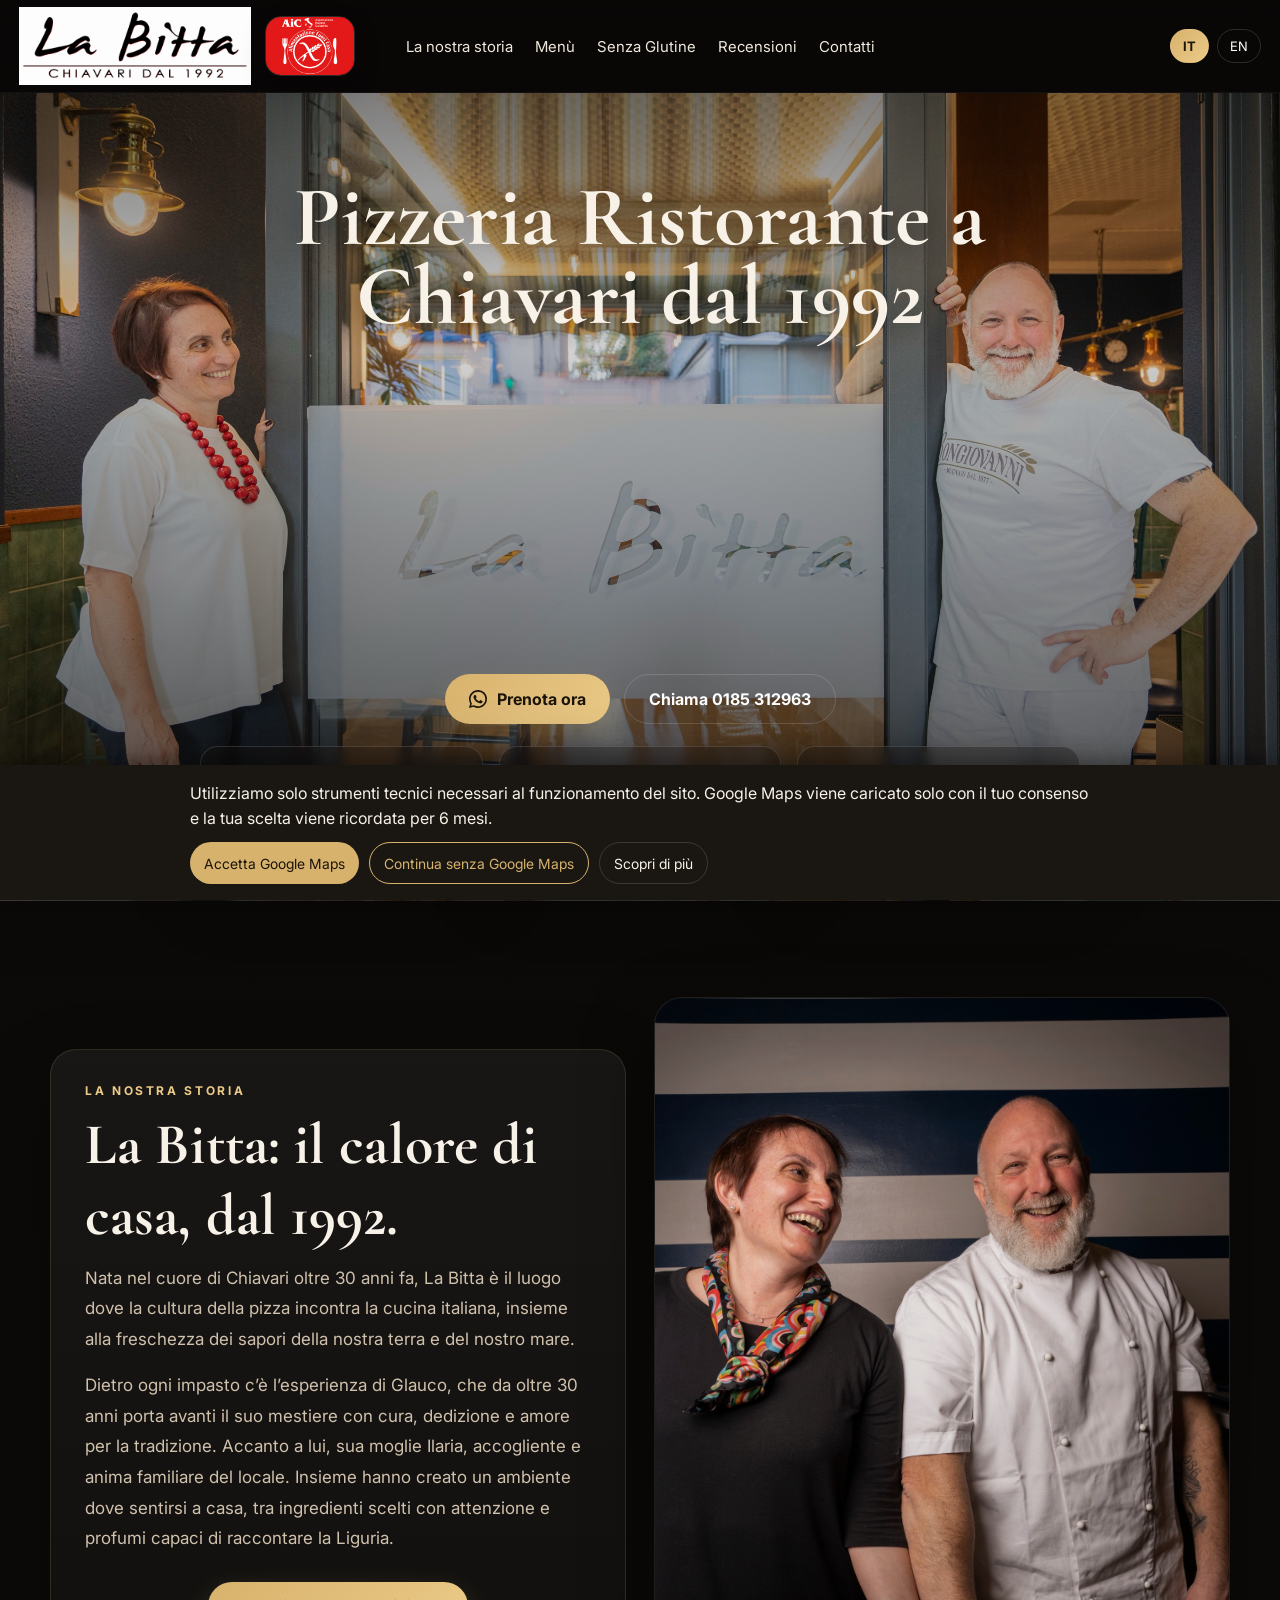
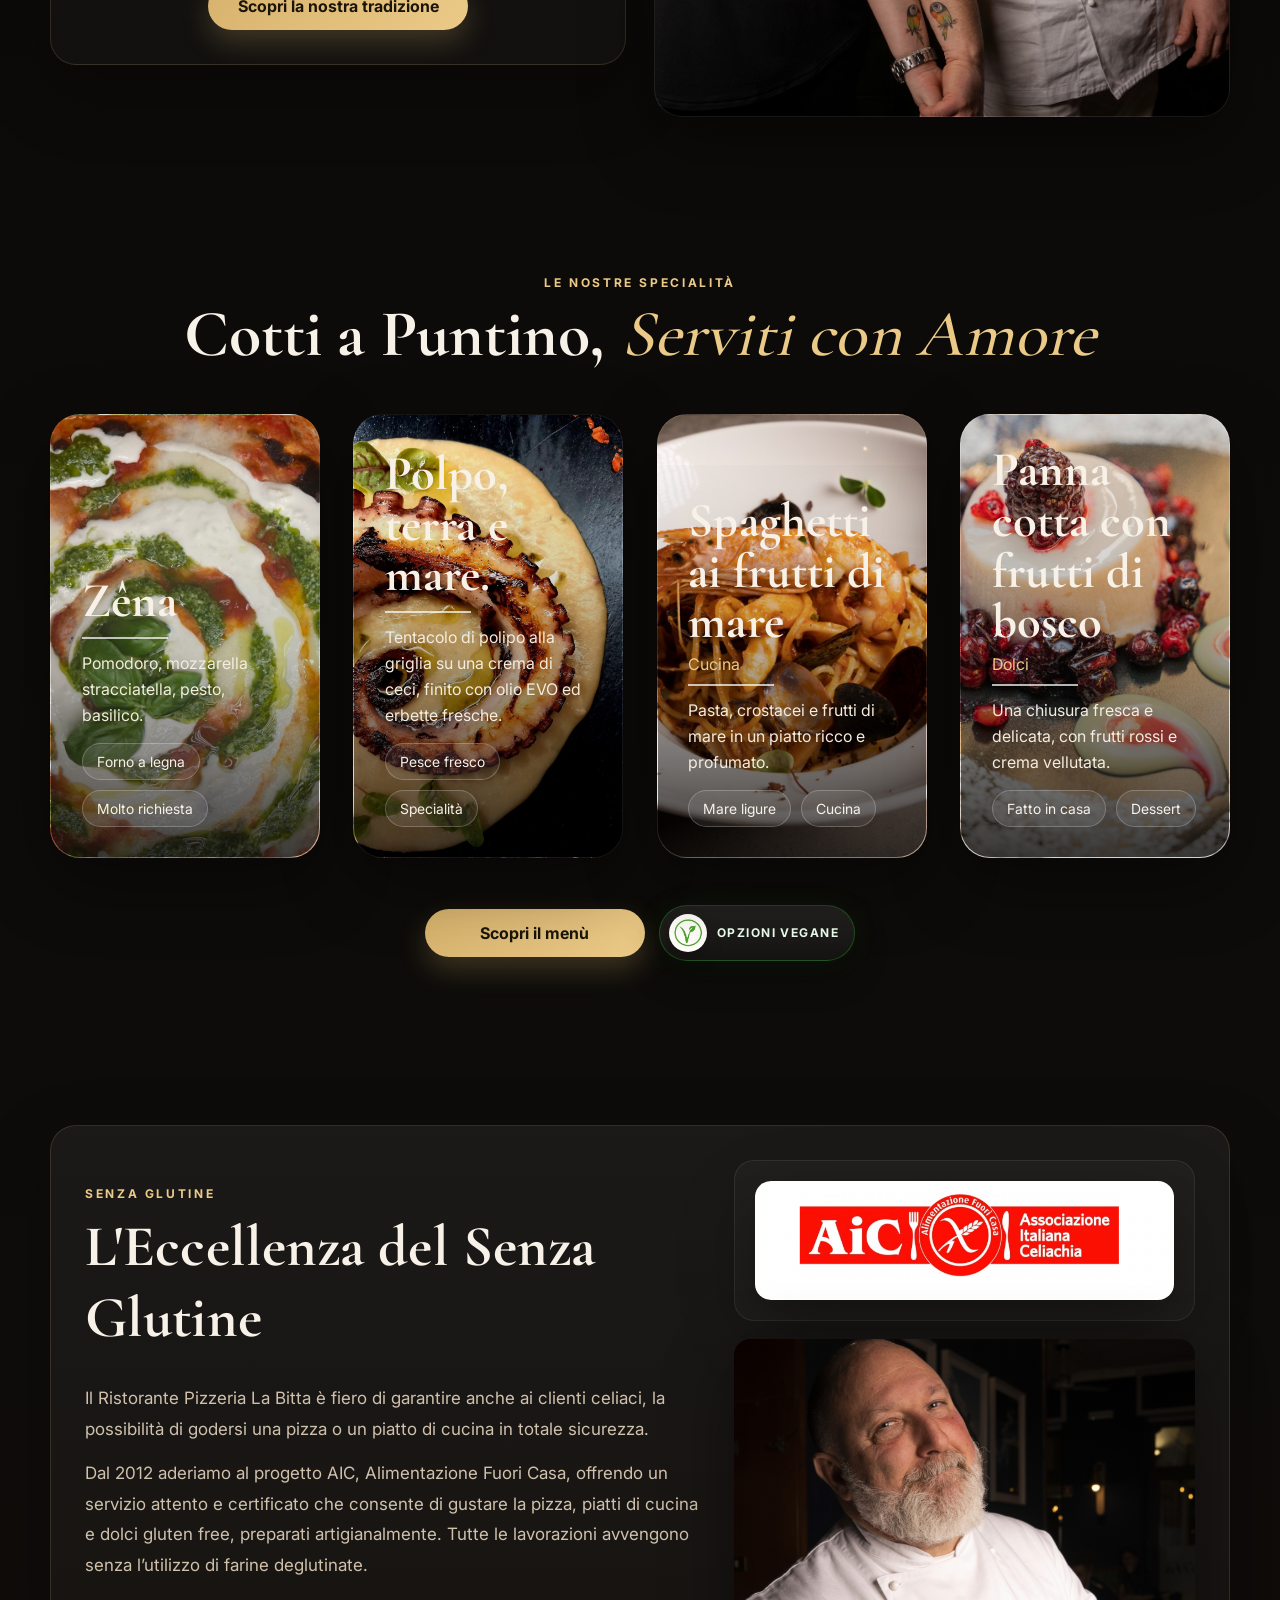
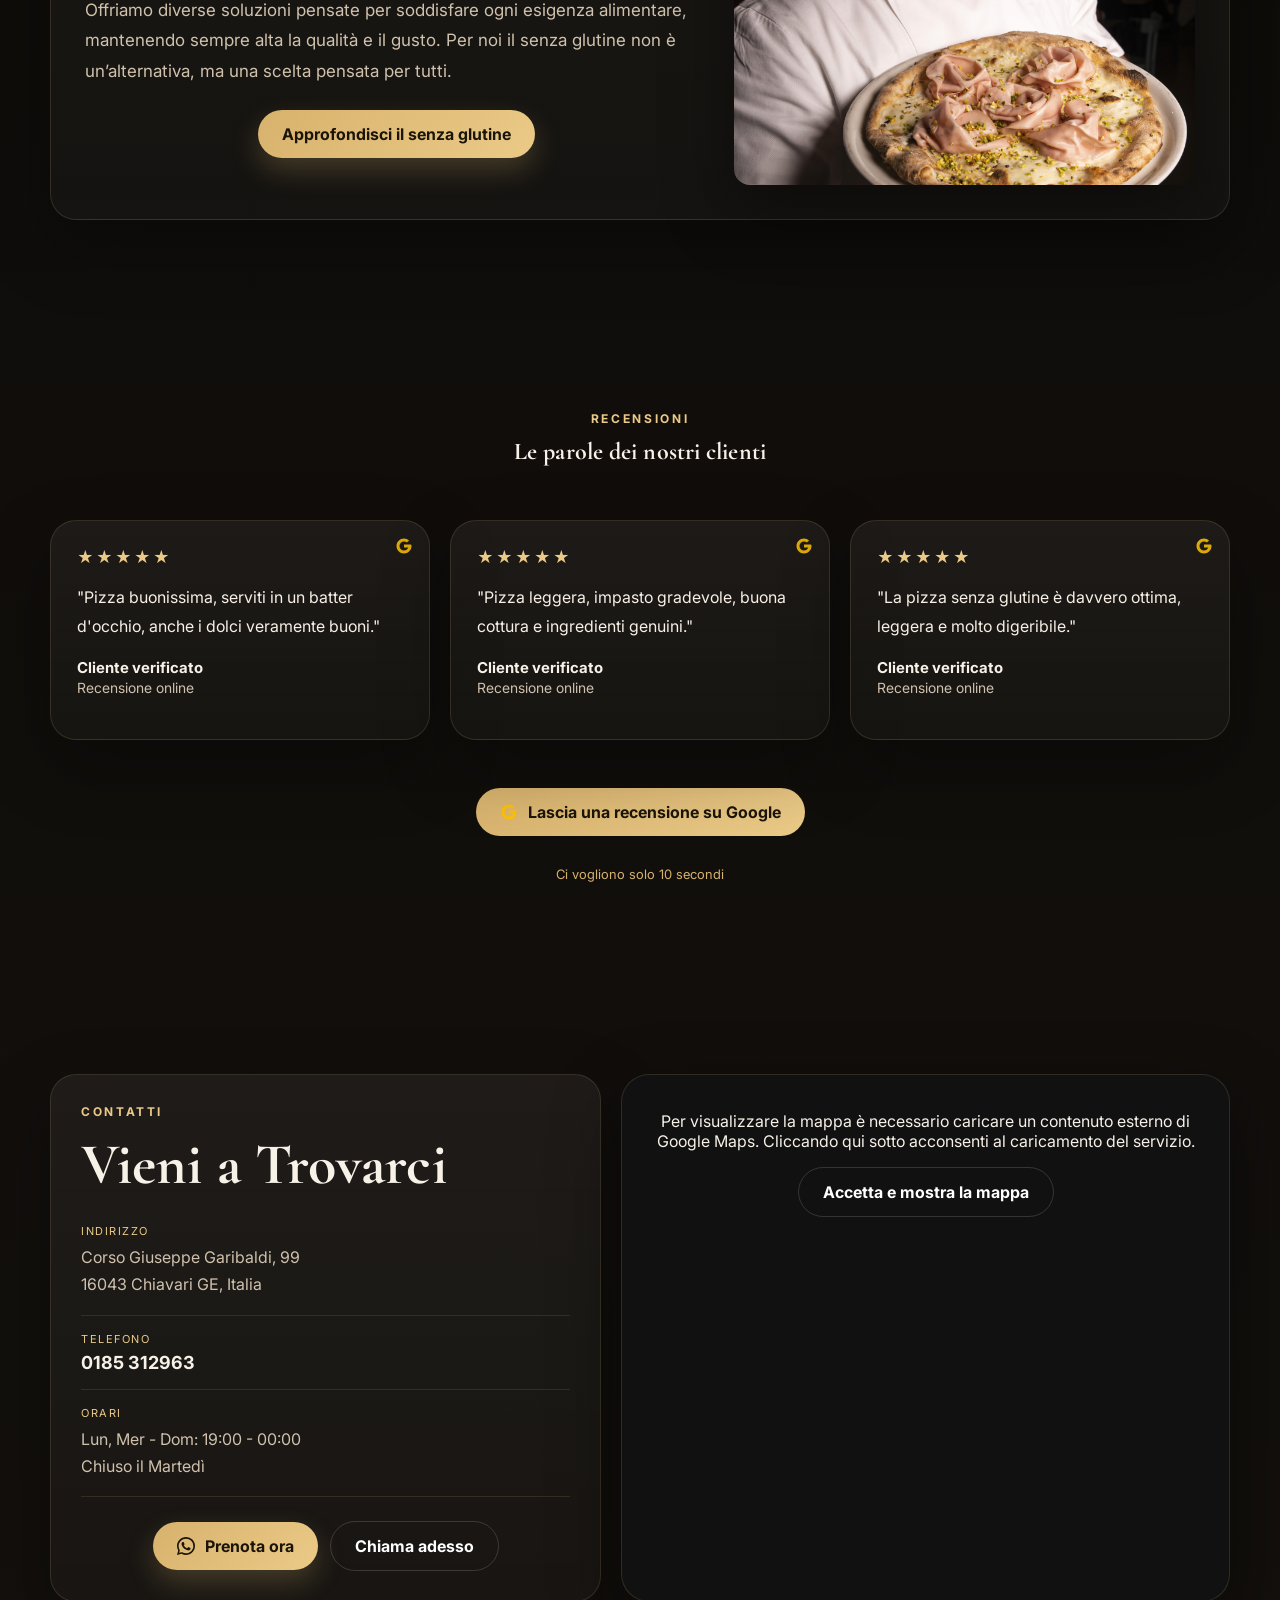
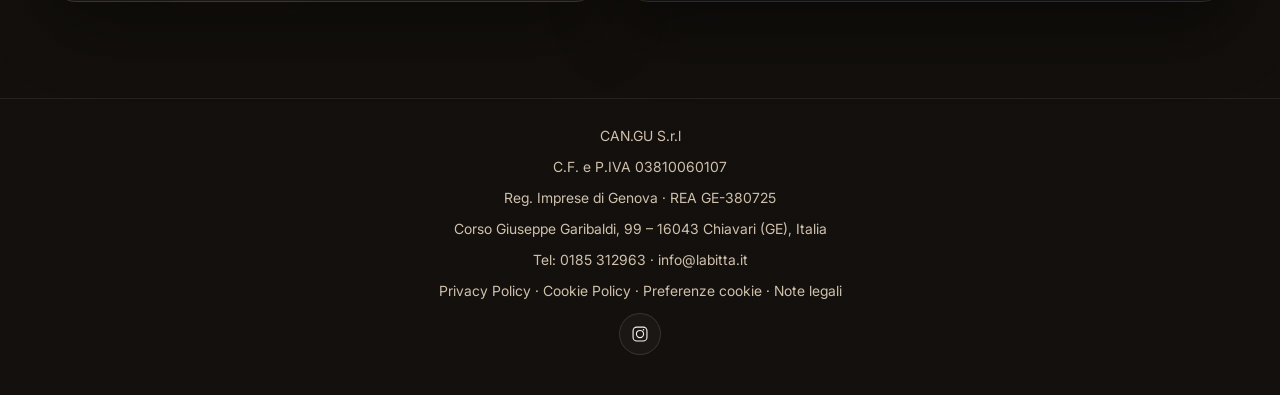
==== commit cbe37591: "Add files via upload" ====
--- a/index.html
+++ b/index.html
@@ -69,7 +69,7 @@
 }
 </script>
 
-  <link rel="stylesheet" href="site.css?v=20260508-menu4b" />
+  <link rel="stylesheet" href="site.css?v=20260508-menu4c" />
 </head>
 <body>
 <div class="topbar">
--- a/site.css
+++ b/site.css
@@ -3279,8 +3279,8 @@
 
   .showcase-title{
     max-width:100%;
-    font-size:clamp(22px,1.75vw,31px);
-    line-height:.98;
+    font-size:clamp(18px,1.18vw,24px);
+    line-height:1.04;
   }
 
   .showcase-price{
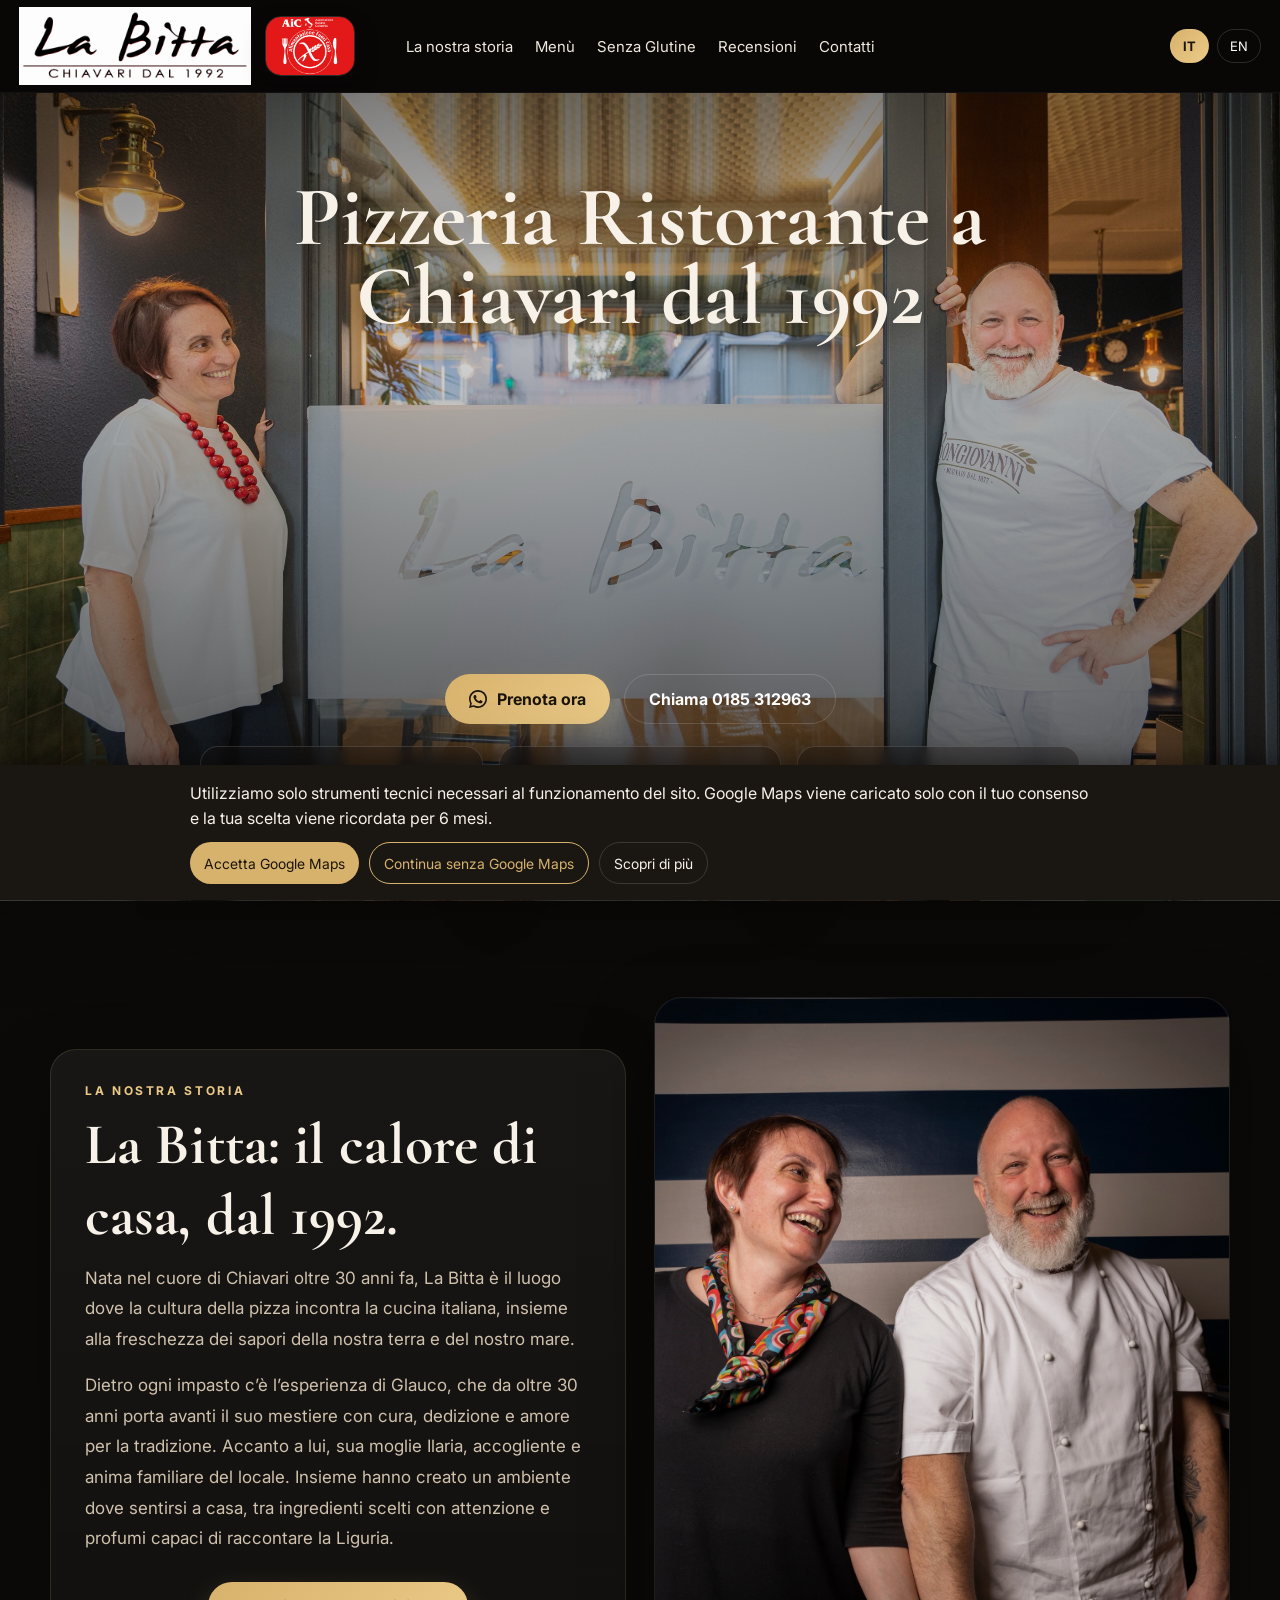
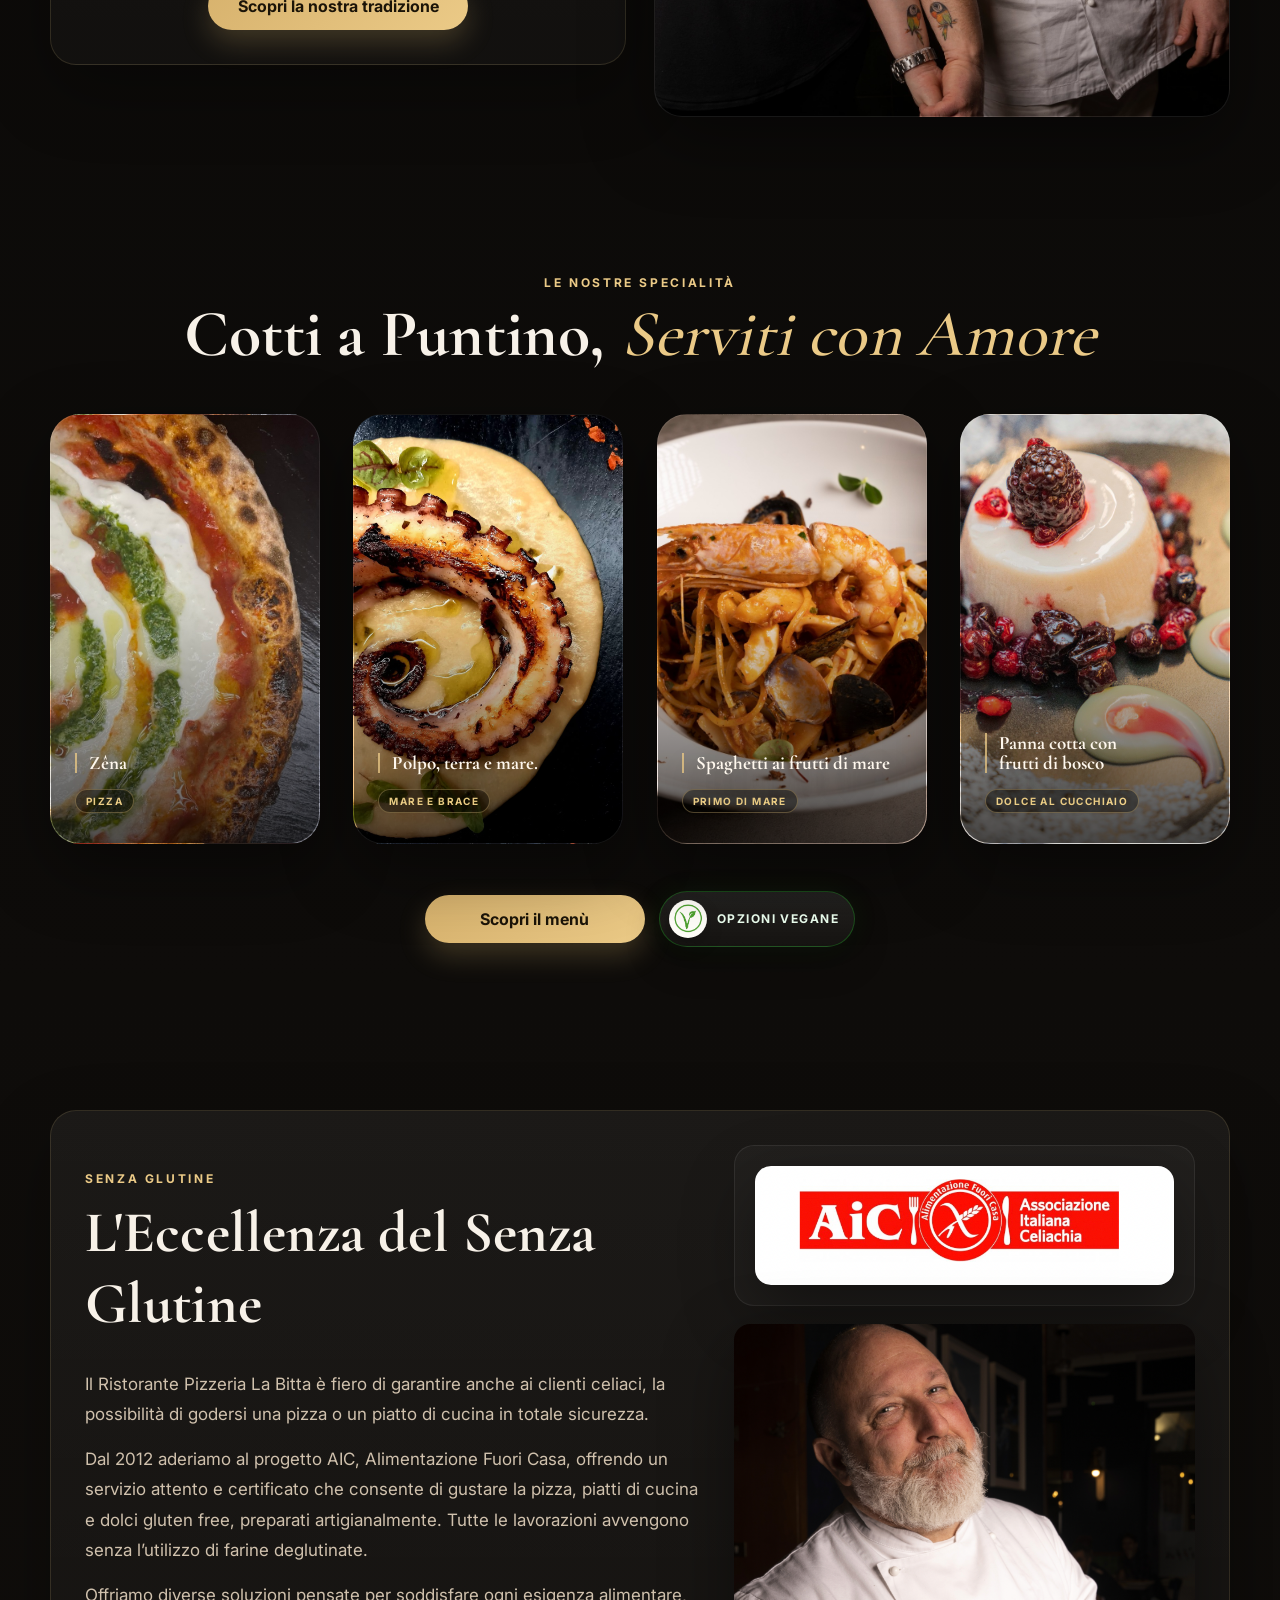
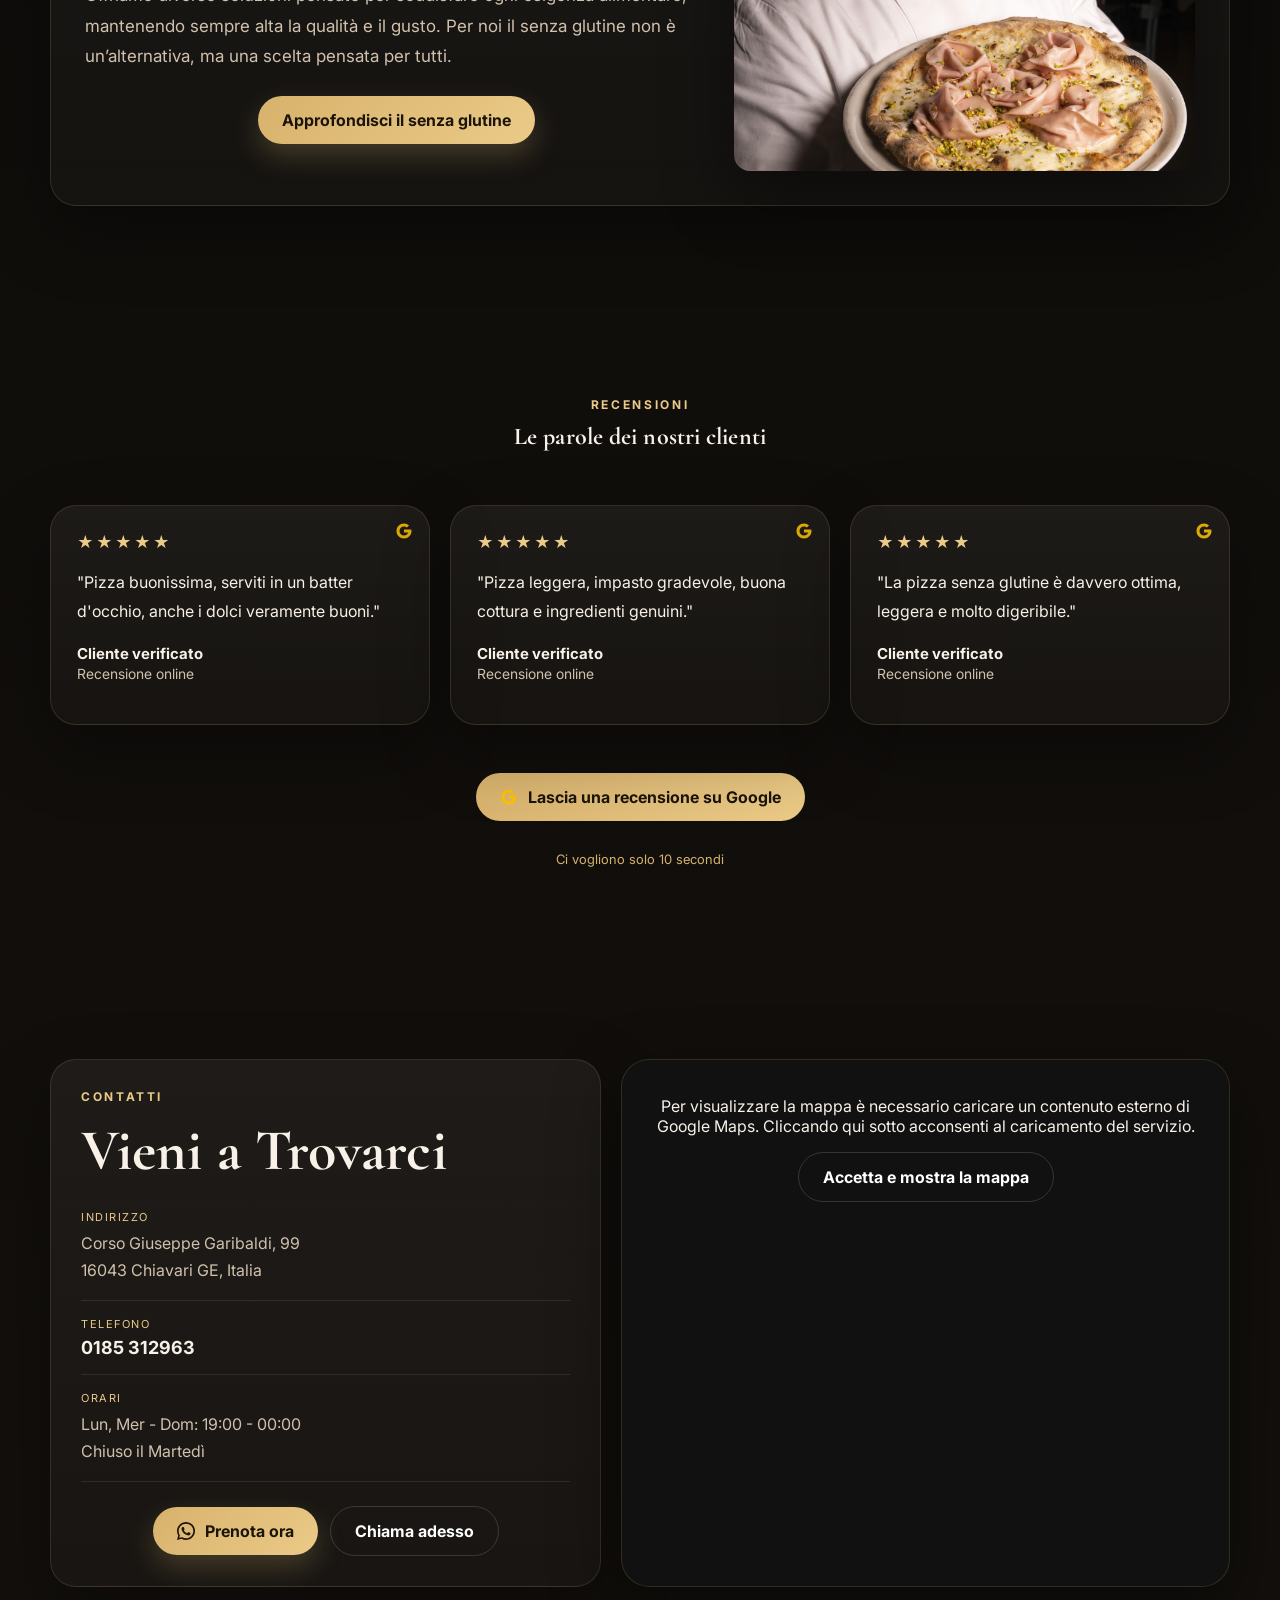
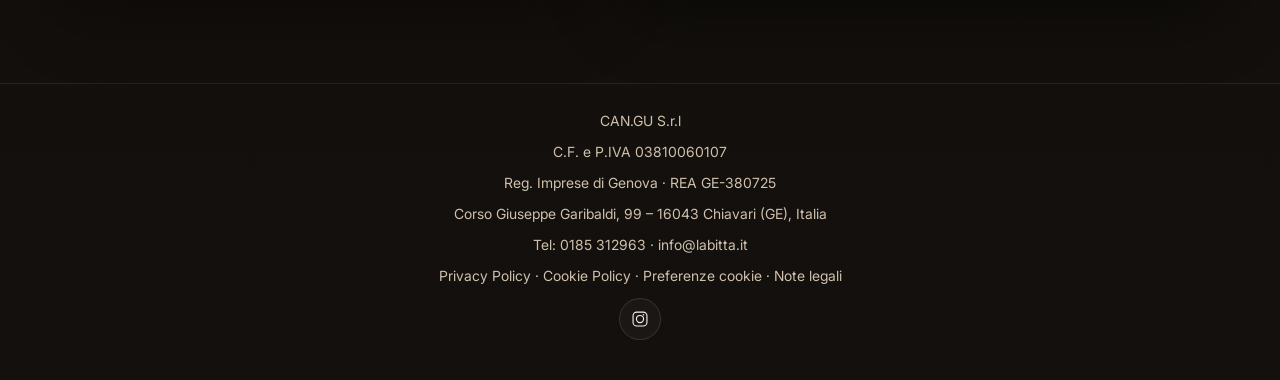
==== commit 84267a57: "Add files via upload" ====
--- a/index.html
+++ b/index.html
@@ -69,7 +69,7 @@
 }
 </script>
 
-  <link rel="stylesheet" href="site.css?v=20260508-menu4c" />
+  <link rel="stylesheet" href="site.css?v=20260508-menu4j" />
 </head>
 <body>
 <div class="topbar">
@@ -167,6 +167,7 @@
     <div class="showcase-overlay">
       <div class="showcase-top">
         <h3 class="showcase-title" data-key="menu_card1_title">Zêna</h3>
+        <div class="desktop-card-note" data-key="menu_card1_note">Pizza</div>
       </div>
       <div class="showcase-line"></div>
       <p class="showcase-text" data-key="menu_card1_text">Pomodoro, mozzarella stracciatella, pesto, basilico.</p>
@@ -175,12 +176,14 @@
         <span data-key="menu_card1_tag2">Molto richiesta</span>
       </div>
     </div>
+    <div class="desktop-card-full-title" data-key="menu_card1_title">Zêna</div>
   </article>
 
   <article class="showcase-card menu-card-seafood" data-slide="1" style="background-image:url('menu-polpo.jpg')">
     <div class="showcase-overlay">
       <div class="showcase-top">
         <h3 class="showcase-title" data-key="menu_card2_title">Polpo, terra e mare.</h3>
+        <div class="desktop-card-note" data-key="menu_card2_note">Mare e brace</div>
       </div>
       <div class="showcase-line"></div>
       <p class="showcase-text" data-key="menu_card2_text">Tentacolo di polipo alla griglia su una crema di ceci, finito con olio EVO ed erbette fresche.</p>
@@ -189,12 +192,14 @@
         <span data-key="menu_card2_tag2">Specialità</span>
       </div>
     </div>
+    <div class="desktop-card-full-title" data-key="menu_card2_title">Polpo, terra e mare.</div>
   </article>
 
   <article class="showcase-card menu-card-pasta" data-slide="2" style="background-image:url('menu-spaghetti-mare.jpg')">
     <div class="showcase-overlay">
       <div class="showcase-top">
         <h3 class="showcase-title" data-key="menu_card3_title">Spaghetti ai frutti di mare</h3>
+        <div class="desktop-card-note" data-key="menu_card3_note">Primo di mare</div>
         <div class="showcase-price" data-key="menu_card3_label">Cucina</div>
       </div>
       <div class="showcase-line"></div>
@@ -204,12 +209,14 @@
         <span data-key="menu_card3_tag2">Cucina</span>
       </div>
     </div>
+    <div class="desktop-card-full-title" data-key="menu_card3_title">Spaghetti ai frutti di mare</div>
   </article>
 
   <article class="showcase-card menu-card-dessert" data-slide="3" style="background-image:url('menu-dessert-frutti-rossi.jpg')">
     <div class="showcase-overlay">
       <div class="showcase-top">
         <h3 class="showcase-title" data-key="menu_card4_title">Panna cotta con frutti di bosco</h3>
+        <div class="desktop-card-note" data-key="menu_card4_note">Dolce al cucchiaio</div>
         <div class="showcase-price" data-key="menu_card4_label">Dolci</div>
       </div>
       <div class="showcase-line"></div>
@@ -219,6 +226,7 @@
         <span data-key="menu_card4_tag2">Dessert</span>
       </div>
     </div>
+    <div class="desktop-card-full-title" data-key="menu_card4_title">Panna cotta con frutti di bosco</div>
   </article>
   <div class="menu-slider-controls">
     <button class="menu-slider-btn" type="button" onclick="prevMenuSlide()" aria-label="Precedente">‹</button>
@@ -466,12 +474,16 @@
   gf_p1: `Il Ristorante Pizzeria La Bitta è fiero di garantire anche ai clienti celiaci, la possibilità di godersi una pizza o un piatto di cucina in totale sicurezza.`,
   gf_p2: `Dal 2012 aderiamo al progetto AIC, Alimentazione Fuori Casa, offrendo un servizio attento e certificato che consente di gustare la pizza, piatti di cucina e dolci gluten free, preparati artigianalmente. Tutte le lavorazioni avvengono senza l’utilizzo di farine deglutinate.`,
   gf_p3: `Offriamo diverse soluzioni pensate per soddisfare ogni esigenza alimentare, mantenendo sempre alta la qualità e il gusto. Per noi il senza glutine non è un’alternativa, ma una scelta pensata per tutti.`,
+  menu_card1_note: `Pizza`,
+  menu_card2_note: `Mare e brace`,
   menu_card3_title: `Spaghetti ai frutti di mare`,
+  menu_card3_note: `Primo di mare`,
   menu_card3_label: `Cucina`,
   menu_card3_text: `Pasta, crostacei e frutti di mare in un piatto ricco e profumato.`,
   menu_card3_tag1: `Mare ligure`,
   menu_card3_tag2: `Cucina`,
   menu_card4_title: `Panna cotta con frutti di bosco`,
+  menu_card4_note: `Dolce al cucchiaio`,
   menu_card4_label: `Dolci`,
   menu_card4_text: `Una chiusura fresca e delicata, con frutti rossi e crema vellutata.`,
   menu_card4_tag1: `Fatto in casa`,
@@ -484,12 +496,16 @@
   gf_p1: `La Bitta Ristorante Pizzeria is proud to offer guests with celiac disease the chance to enjoy pizza or a kitchen dish in complete safety.`,
   gf_p2: `Since 2012 we have been part of the AIC Alimentazione Fuori Casa project, offering a careful and certified service with gluten-free pizza, kitchen dishes and handmade desserts. All preparations are made without the use of deglutinated flours.`,
   gf_p3: `We offer several solutions designed to meet every dietary need, while keeping quality and flavor high. For us, gluten free is not an alternative, but a choice designed for everyone.`,
+  menu_card1_note: `Pizza`,
+  menu_card2_note: `Sea and grill`,
   menu_card3_title: `Spaghetti with seafood`,
+  menu_card3_note: `Seafood pasta`,
   menu_card3_label: `Kitchen`,
   menu_card3_text: `Pasta, shellfish and seafood in a rich, fragrant dish.`,
   menu_card3_tag1: `Ligurian sea`,
   menu_card3_tag2: `Kitchen`,
   menu_card4_title: `Panna cotta with wild berries`,
+  menu_card4_note: `Spoon dessert`,
   menu_card4_label: `Desserts`,
   menu_card4_text: `A fresh, delicate finish with red berries and velvety cream.`,
   menu_card4_tag1: `Homemade`,
--- a/site.css
+++ b/site.css
@@ -3249,6 +3249,14 @@
   display:none !important;
 }
 
+.desktop-card-note{
+  display:none;
+}
+
+.desktop-card-full-title{
+  display:none;
+}
+
 @media (max-width:780px){
   .gluten-copy p.mobile-gluten-extra{
     display:block !important;
@@ -3264,38 +3272,94 @@
   .showcase-card{
     min-height:410px;
     border-radius:24px;
+    transition:transform .28s ease,border-color .28s ease,box-shadow .28s ease;
+  }
+
+  .showcase-card:hover{
+    border-color:rgba(235,202,135,.3);
+    box-shadow:0 26px 70px rgba(0,0,0,.42);
+    transform:translateY(-2px);
   }
 
   .showcase-overlay{
-    padding:24px;
+    position:absolute;
+    inset:0;
+    width:100%;
+    padding:0;
+    background:linear-gradient(180deg,rgba(0,0,0,0) 22%,rgba(0,0,0,.08) 44%,rgba(0,0,0,.68) 100%);
+    pointer-events:none;
   }
 
   .showcase-top{
-    flex-direction:column;
-    align-items:flex-start;
-    gap:6px;
-    margin-bottom:10px;
+    display:block;
+    margin:0;
   }
 
   .showcase-title{
+    display:none;
+  }
+
+  .menu-page-shell .showcase-card.menu-card-zena,
+  #menu-home .showcase-card.menu-card-zena{
+    background-position:58% 46% !important;
+  }
+
+  .desktop-card-note{
+    position:absolute;
+    left:24px;
+    bottom:30px;
+    z-index:5;
+    display:inline-flex;
+    align-items:center;
+    width:max-content;
     max-width:100%;
-    font-size:clamp(18px,1.18vw,24px);
+    padding:6px 10px;
+    border:1px solid rgba(235,202,135,.32);
+    border-radius:999px;
+    background:rgba(9,8,6,.42);
+    color:#f0d28a;
+    font-family:"Inter",system-ui,sans-serif;
+    font-size:10px;
+    font-weight:800;
+    letter-spacing:.14em;
+    line-height:1;
+    text-transform:uppercase;
+  }
+
+  .desktop-card-full-title{
+    position:absolute;
+    left:24px;
+    right:18px;
+    bottom:70px;
+    z-index:5;
+    display:block;
+    padding-left:12px;
+    border-left:2px solid rgba(235,202,135,.78);
+    color:#fff8ee;
+    font-family:"Cormorant Garamond",serif;
+    font-size:clamp(19px,1.22vw,24px);
+    font-weight:700;
     line-height:1.04;
+    opacity:1;
+    pointer-events:none;
+    text-shadow:0 16px 34px rgba(0,0,0,.78);
+    text-wrap:balance;
+  }
+
+  .showcase-line{
+    display:none;
   }
 
   .showcase-price{
-    font-size:16px;
-  }
-
-  .showcase-line{
-    width:86px;
-    margin-bottom:12px;
+    display:none;
   }
 
   .showcase-text{
-    font-size:14px;
-    line-height:1.55;
-    margin-bottom:12px;
+    display:none;
+  }
+
+  .showcase-tags{
+    display:none;
   }
 
   .showcase-tags span{
@@ -3309,6 +3373,12 @@
 
   .showcase-card.menu-card-dessert{
     background-position:center 50%;
+  }
+}
+
+@media (max-width:780px){
+  .showcase-card .showcase-text{
+    display:none !important;
   }
 }
 
